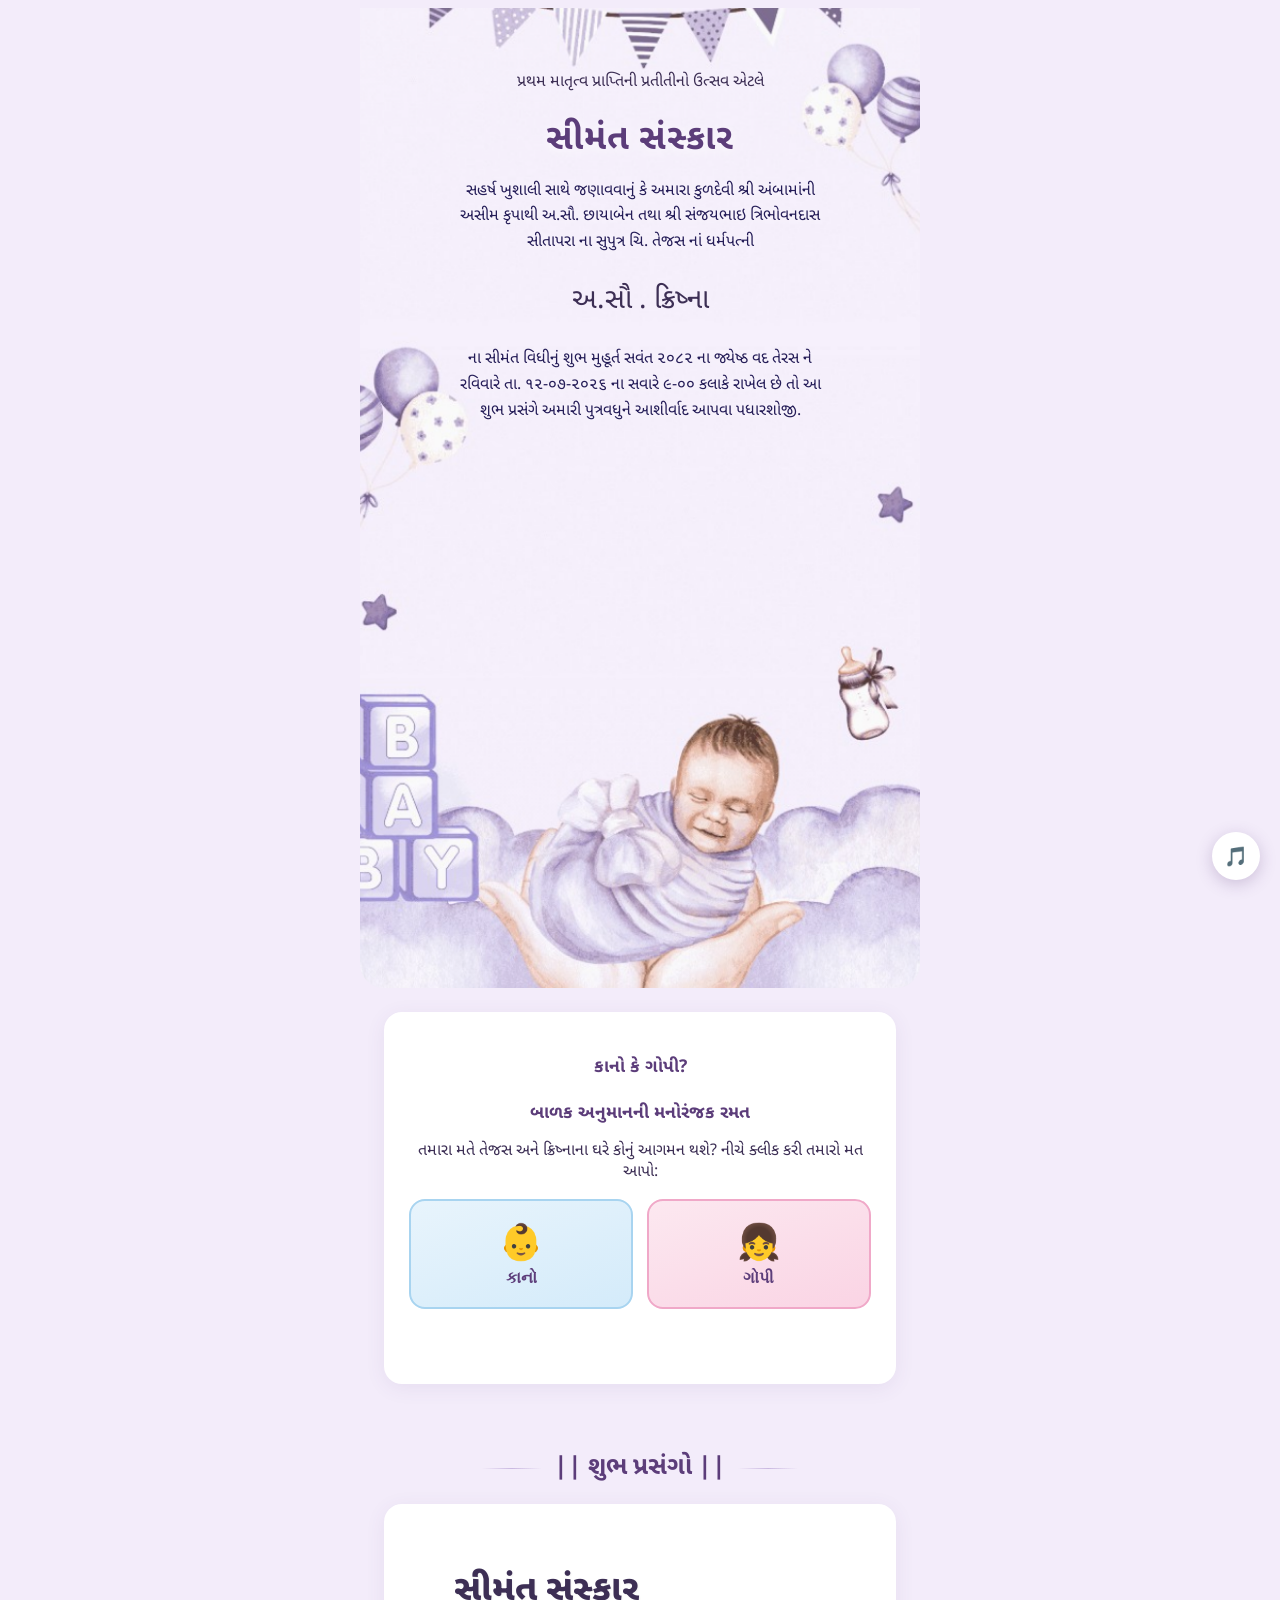
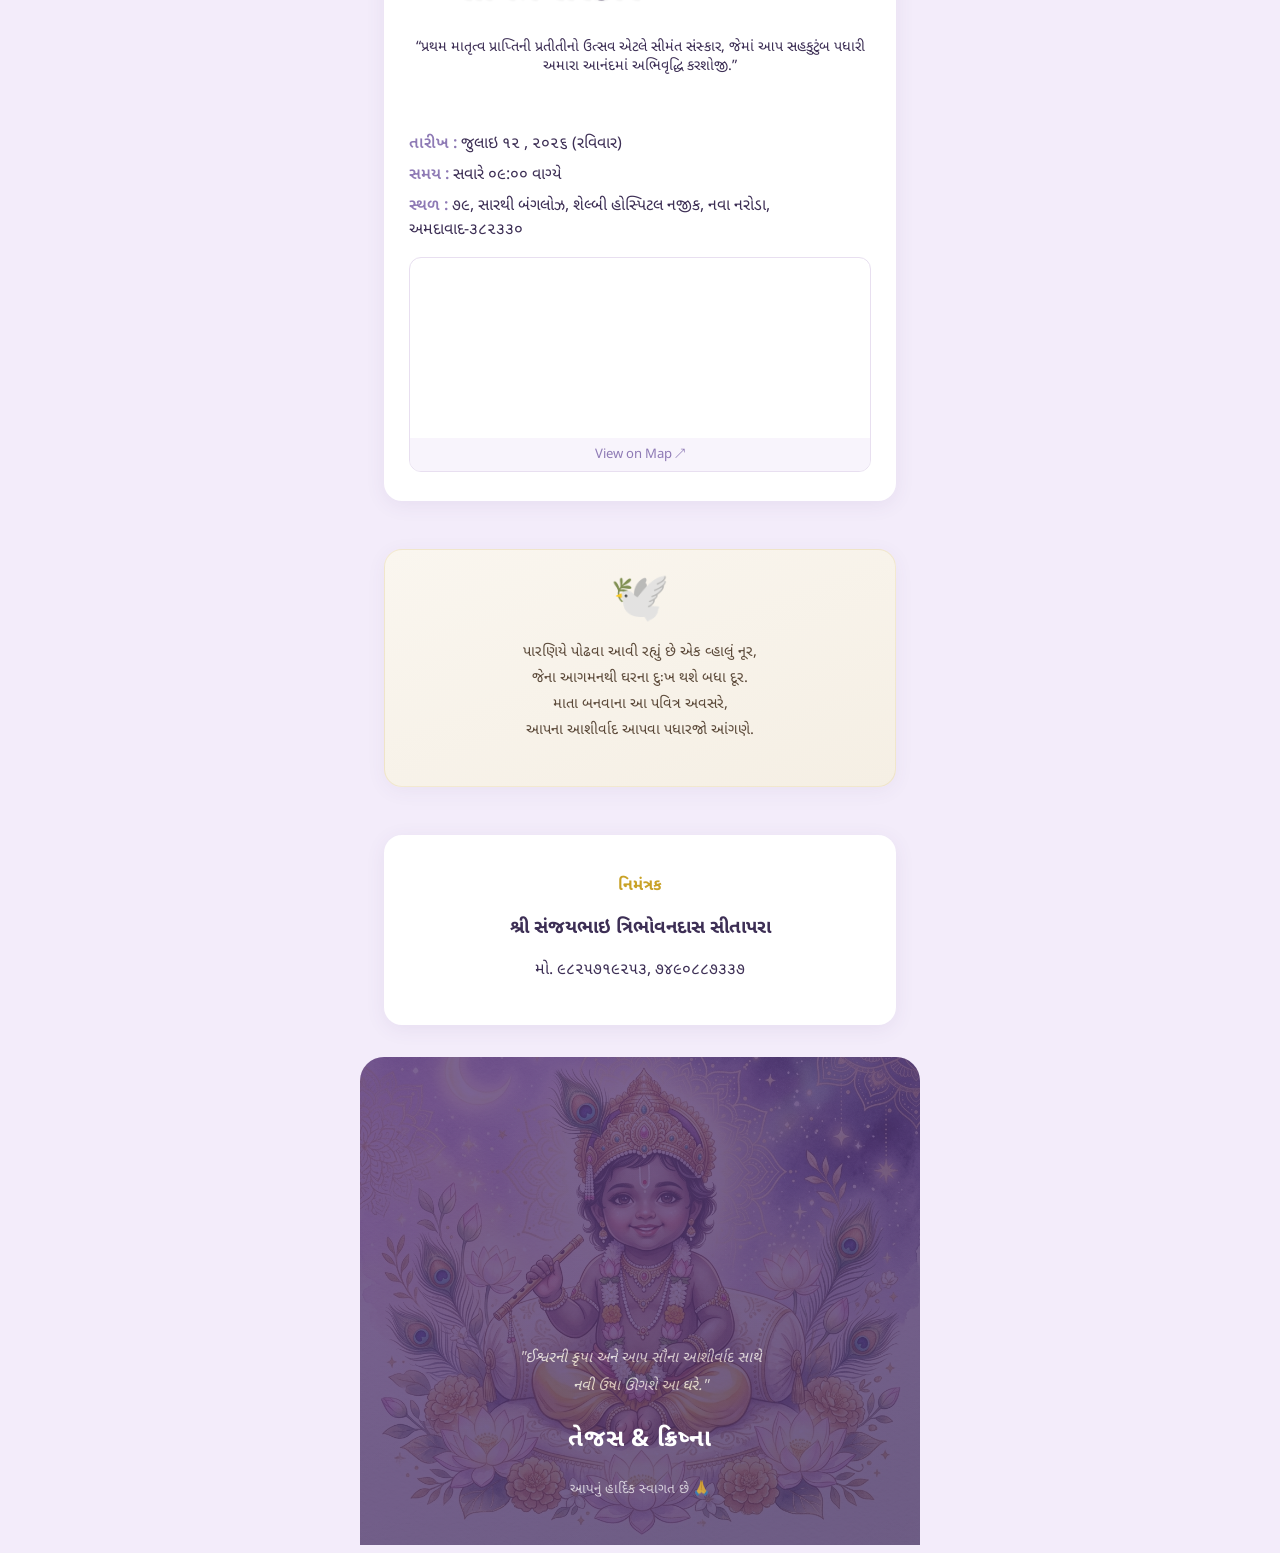
==== invitation.html @ 9cce1036 "Update invitation.html" ====
<!DOCTYPE html>
<html lang="gu">
<head>
  <meta charset="UTF-8" />
  <meta name="viewport" content="width=device-width, initial-scale=1.0" />
  <title>સીમંત સંસ્કાર | Tejas & Krishna</title>
  <link rel="preconnect" href="https://fonts.googleapis.com" />
  <link rel="preconnect" href="https://fonts.gstatic.com" crossorigin />
  <link href="https://fonts.googleapis.com/css2?family=Noto+Sans+Gujarati:wght@400;600;700&display=swap" rel="stylesheet" />
  <link rel="stylesheet" href="invitation.css" />
</head>
<body class="invite-page">

  <!-- <a href="index.html" class="back-home">← પાછા જાઓ</a> -->

  <div class="invite-container">

    <!-- ── Hero ── -->
    <header class="hero">
      <div class="hero__bg" aria-hidden="true"></div>
      <div class="hero__stars" aria-hidden="true">
        <span class="hero__star hero__star--1">✦</span>
        <span class="hero__star hero__star--2">✦</span>
        <span class="hero__star hero__star--3">✦</span>
        <span class="hero__star hero__star--4">✦</span>
      </div>

      <div class="hero__content">
        <p>
          પ્રથમ માતૃત્વ પ્રાપ્તિની પ્રતીતીનો ઉત્સવ એટલે
        </p>
        <h1 class="hero__title">સીમંત સંસ્કાર</h1>

        <p class="hero__host" style="font-size: 16px; color: rgb(37, 29, 88);">
          સહર્ષ ખુશાલી સાથે  જણાવવાનું કે અમારા કુળદેવી શ્રી અંબામાંની  અસીમ કૃપાથી અ.સૌ. છાયાબેન  તથા શ્રી સંજયભાઇ ત્રિભોવનદાસ સીતાપરા  ના સુપુત્ર

          ચિ. તેજસ  નાં ધર્મપત્ની <br>
        <p style="font-size: 28px;">અ.સૌ . ક્રિષ્ના<br /> </p>

        <p class="hero__host" style="font-size: 16px; color: rgb(37, 29, 88);">ના સીમંત વિધીનું શુભ મુહૂર્ત સવંત ૨૦૮૨  ના જ્યેષ્ઠ વદ તેરસ ને રવિવારે  તા. ૧૨-૦૭-૨૦૨૬  ના સવારે ૯-૦૦ કલાકે રાખેલ છે તો આ શુભ પ્રસંગે અમારી પુત્રવધુને આશીર્વાદ આપવા પધારશોજી.
        </p>
        
        </p>
      </div>
    </header>

    <!-- ── Gender Poll ── -->
    <section class="section reveal">
      <div class="section-card">
        <h1 class="poll-title">કાનો કે ગોપી?</h1>
        <h4 class="poll-title">બાળક અનુમાનની મનોરંજક રમત</h4>
         <p style="text-align: center;">
          તમારા મતે તેજસ અને ક્રિષ્નાના ઘરે કોનું આગમન થશે? નીચે ક્લીક કરી તમારો મત આપો:
        </p>
        <div class="poll-cards">
          <button type="button" class="poll-card poll-card--boy" data-vote="boy">
            <span class="poll-card__icon">👶</span>
            <span class="poll-card__label">કાનો</span>
          </button>
          <button type="button" class="poll-card poll-card--girl" data-vote="girl">
            <span class="poll-card__icon">👧</span>
            <span class="poll-card__label">ગોપી</span>
          </button>
        </div>
        <p class="poll-result" id="poll-result"></p>
      </div>
    </section>

    <!-- ── Event Details ── -->
    <section class="section reveal">
      <h2 class="section-heading">|| શુભ પ્રસંગો ||</h2>
      <div class="section-card">

        <div class="event-block">
          <div class="event-block__header">
            <!-- <div class="event-block__icon">🪔</div> -->
            <h3 class="event-block__title"> &nbsp; &nbsp; &nbsp;સીમંત સંસ્કાર</h3>
          </div>
          <p style="text-align: center; font-size: 0.9rem">
            “પ્રથમ માતૃત્વ પ્રાપ્તિની પ્રતીતીનો ઉત્સવ એટલે સીમંત સંસ્કાર, જેમાં આપ સહકુટુંબ પધારી અમારા આનંદમાં અભિવૃદ્ધિ કરશોજી.”
          </p>
          <br> <br>
          <div class="event-detail">
            <span class="event-detail__label">તારીખ :</span>
            <span class="event-detail__value">જુલાઇ ૧૨ , ૨૦૨૬ (રવિવાર)</span>
          </div>
          <div class="event-detail">
            <span class="event-detail__label">સમય :</span>
            <span class="event-detail__value">સવારે ૦૯:૦૦ વાગ્યે</span>
          </div>
          <div class="event-detail">
            <span class="event-detail__label">સ્થળ :</span>
            <span class="event-detail__value">૭૯, સારથી બંગલોઝ, શેલ્બી હોસ્પિટલ નજીક, નવા નરોડા, અમદાવાદ-૩૮૨૩૩૦  </span>
          </div>
          <div class="event-map">
            <iframe src="https://www.google.com/maps/embed?pb=!1m18!1m12!1m3!1d3670.7595963091444!2d72.67633107436913!3d23.069273614585555!2m3!1f0!2f0!3f0!3m2!1i1024!2i768!4f13.1!3m3!1m2!1s0x395e8733e6b6f1fd%3A0xa92d0e460e29601e!2sHome%20-%20Sarthi%20Bungalows!5e0!3m2!1sen!2sin!4v1782485390056!5m2!1sen!2sin" width="600" height="450" style="border:0;" allowfullscreen="" loading="lazy" referrerpolicy="strict-origin-when-cross-origin"></iframe>
            <a class="event-map__link" href="https://maps.app.goo.gl/TWja7PKg5atCbxpZA" target="_blank" rel="noopener">
              View on Map ↗
            </a>
          </div>
        </div>

        <!-- <div class="event-block">
          <div class="event-block__header">
            <div class="event-block__icon">🍽️</div>
            <h3 class="event-block__title">ભોજન સમારંભ</h3>
          </div>
          <div class="event-detail">
            <span class="event-detail__label">તારીખ</span>
            <span class="event-detail__value">જૂન ૦૮, ૨૦૨૬ (શનિવાર)</span>
          </div>
          <div class="event-detail">
            <span class="event-detail__label">સમય</span>
            <span class="event-detail__value">બપોરે ૧૧:૦૦ વાગ્યે</span>
          </div>
          <div class="event-detail">
            <span class="event-detail__label">સ્થળ</span>
             <span class="event-detail__value">૭૯, સારથી બંગલોઝ, શેલબી હોસ્પિટલ નજીક, નવા નરોડા, અમદાવાદ </span>
          </div>
        </div> -->

      </div>
    </section>

    <!-- ── Shubh Quote ── -->
    <section class="section reveal">
      <div class="quote-card">
        <div class="quote-card__shubh">🕊️</div>
        <p class="quote-card__text">
         
          પારણિયે પોઢવા આવી રહ્યું છે એક વ્હાલું નૂર,<br>

જેના આગમનથી ઘરના દુઃખ થશે બધા દૂર.<br>

માતા બનવાના આ પવિત્ર અવસરે,<br>

આપના આશીર્વાદ આપવા પધારજો આંગણે.
        </p>
      </div>
    </section>

    <!-- ── Inviter ── -->
    <section class="section reveal">
      <div class="inviter-card">
        <h2 class="inviter-card__title">નિમંત્રક</h2>
        <p class="inviter-card__names">
          <h3> શ્રી  સંજયભાઇ ત્રિભોવનદાસ સીતાપરા </h3>
          મો. ૯૮૨૫૭૧૯૨૫૩, ૭૪૯૦૮૮૭૩૩૭ 
        </p>
      </div>
    </section>

    <!-- ── Note ── -->
    <!-- <section class="section reveal">
      <div class="note-card">
        <h3 class="note-card__title">નોંધ</h3>
        <p class="note-card__text">
          કૃપા કરીને સમયસર પહોંચવા વિનંતી।
          આપના પ્રેમ અને આશીર્વાદ અમારા માટે
          સૌથી મોટી ભેટ છે।
        </p>
      </div>
    </section> -->

    <!-- ── RSVP ── -->
    <!-- <section class="section reveal">
      <div class="rsvp-card">
        <h2 class="rsvp-card__title">હાજરી નોંધાવો</h2>

        <form id="rsvp-form">
          <div class="form-group">
            <label for="guest-name">તમારું નામ</label>
            <input type="text" id="guest-name" name="name" placeholder="પૂરું નામ લખો" required />
          </div>

          <div class="form-group">
            <label>મહેમાનોની સંખ્યા</label>
            <div class="guest-counter">
              <div class="counter-item">
                <span class="counter-item__label">🧑 મોટા</span>
                <div class="counter-item__controls">
                  <button type="button" class="counter-btn counter-btn--minus" aria-label="Decrease adults">−</button>
                  <span class="counter-value">0</span>
                  <button type="button" class="counter-btn counter-btn--plus" aria-label="Increase adults">+</button>
                </div>
              </div>
              <div class="counter-item">
                <span class="counter-item__label">👶 બાળક</span>
                <div class="counter-item__controls">
                  <button type="button" class="counter-btn counter-btn--minus" aria-label="Decrease children">−</button>
                  <span class="counter-value">0</span>
                  <button type="button" class="counter-btn counter-btn--plus" aria-label="Increase children">+</button>
                </div>
              </div>
            </div>
          </div>

          <div class="form-group">
            <label for="attendance">હાજરી</label>
            <select id="attendance" name="attendance" required>
              <option value="" disabled selected>પસંદ કરો</option>
              <option value="yes">હા, હાજર રહીશ</option>
              <option value="maybe">શક્યતા છે</option>
              <option value="no">ક્ષમા, હાજર નહીં રહી શકું</option>
            </select>
          </div>

          <div class="form-group">
            <label for="wishes">શુભકામના / સંદેશ</label>
            <textarea id="wishes" name="wishes" rows="3" placeholder="તમારી શુભકામના લખો..."></textarea>
          </div>

          <button type="submit" class="rsvp-submit">હાજરી નોંધાવો</button>
        </form>

        <p class="rsvp-success" id="rsvp-success">
          🙏 આપની હાજરી નોંધાઈ ગઈ!<br />આપનું હાર્દિક આભાર।
        </p>
      </div>
    </section> -->

    <!-- ── Footer ── -->
    <footer class="invite-footer">
      <div class="invite-footer__pattern" aria-hidden="true"></div>
      <p style="font-family: var(--font-gujarati); font-size: 0.95rem; color: rgba(255, 255, 255, 0.8); line-height: 1.85; margin-bottom: 1rem; font-style: italic;">"ઈશ્વરની કૃપા અને આપ સૌના આશીર્વાદ સાથે<br>નવી ઉષા ઊગશે આ ઘરે."</p>
      <p class="invite-footer__names">તેજસ  &amp; ક્રિષ્ના</p>
      <p class="invite-footer__tagline">આપનું હાર્દિક સ્વાગત છે 🙏</p>
    </footer>

  </div>

  <button type="button" class="music-fab" id="music-fab" aria-label="Toggle music" >🎵
    <audio id="bg-music" src="audio/Sweet Krishna Flute Music.mp3" loop></audio>
  </button>

  <script src="invitation.js"></script>
  <script>
        // Function to play audio after the first user interaction
        function startMusic() {
            const audio = document.getElementById('bg-music');
            audio.play().catch(error => {
                console.log("Autoplay was prevented. Waiting for explicit user interaction.");
            });
            // Remove the event listeners so it doesn't keep triggering
            document.removeEventListener('click', startMusic);
            document.removeEventListener('keydown', startMusic);
        }

        // Listen for a click or keypress anywhere on the page
        document.addEventListener('click', startMusic);
        document.addEventListener('keydown', startMusic);
    </script>
</body>
</html>
---- invitation.css ----
/* Invitation page — full scroll layout */

.invite-page {
  min-height: 100vh;
  background: #f3ecfa;
  font-family: "Noto Sans Gujarati", sans-serif;
  color: #3d2f55;
  overflow-x: hidden;
}

.invite-container {
  max-width: 420px;
  margin: 0 auto;
  padding: 0 0 0;
}

/* Scroll reveal */
.reveal {
  opacity: 0;
  transform: translateY(24px);
  transition: opacity 0.8s cubic-bezier(0.22, 1, 0.36, 1),
              transform 0.8s cubic-bezier(0.22, 1, 0.36, 1);
}

.reveal.visible {
  opacity: 1;
  transform: translateY(0);
}

/* ── Hero ── */
.hero {
  position: relative;
  text-align: center;
  min-height: min(920px, 100dvh);
  display: flex;
  flex-direction: column;
  align-items: center;
  justify-content: flex-start;
  padding: 2.75rem 1.25rem 1.5rem;
  overflow: hidden;
}

.hero__bg {
  position: absolute;
  inset: -4% -2%;
  z-index: 0;
  background: url("images/hero-bg.png") no-repeat center bottom / cover;
  animation: hero-bg-drift 12s ease-in-out infinite;
  will-change: transform;
}

.hero__bg::after {
  content: "";
  position: absolute;
  inset: 0;
  background: linear-gradient(
    180deg,
    rgba(255, 255, 255, 0.08) 0%,
    transparent 35%,
    transparent 70%,
    rgba(243, 236, 250, 0.12) 100%
  );
  pointer-events: none;
}

@keyframes hero-bg-drift {
  0%, 100% {
    transform: scale(1) translateY(0);
  }
  50% {
    transform: scale(1.03) translateY(-8px);
  }
}

/* Twinkling stars overlay */
.hero__stars {
  position: absolute;
  inset: 0;
  z-index: 1;
  pointer-events: none;
}

.hero__star {
  position: absolute;
  color: #b89fd4;
  font-size: 0.75rem;
  opacity: 0;
  animation: star-twinkle 3s ease-in-out infinite;
}

.hero__star--1 { top: 28%; left: 18%; animation-delay: 0s; }
.hero__star--2 { top: 38%; right: 22%; animation-delay: 0.8s; font-size: 0.6rem; }
.hero__star--3 { top: 48%; left: 28%; animation-delay: 1.6s; font-size: 0.55rem; }
.hero__star--4 { top: 35%; right: 35%; animation-delay: 2.2s; font-size: 0.65rem; }

@keyframes star-twinkle {
  0%, 100% { opacity: 0; transform: scale(0.8); }
  50% { opacity: 0.7; transform: scale(1.1); }
}

.hero__content {
  position: relative;
  z-index: 2;
  width: 100%;
  max-width: 340px;
  animation: hero-content-in 1s cubic-bezier(0.22, 1, 0.36, 1) forwards;
}

@keyframes hero-content-in {
  from {
    opacity: 0;
    transform: translateY(16px);
  }
  to {
    opacity: 1;
    transform: translateY(0);
  }
}

.hero__title {
  font-size: clamp(1.85rem, 6vw, 2.2rem);
  font-weight: 700;
  color: #5c3d7a;
  letter-spacing: 0.02em;
  margin-bottom: 1rem;
  text-shadow: 0 2px 12px rgba(255, 255, 255, 0.8);
  animation: hero-title-float 5s ease-in-out infinite;
}

@keyframes hero-title-float {
  0%, 100% { transform: translateY(0); }
  50% { transform: translateY(-4px); }
}

.date-bubbles {
  display: flex;
  align-items: center;
  justify-content: center;
  gap: 0.65rem;
  margin-bottom: 1rem;
}

.date-bubble {
  background: #fff;
  border-radius: 50%;
  width: 64px;
  height: 64px;
  display: flex;
  flex-direction: column;
  align-items: center;
  justify-content: center;
  box-shadow: 0 4px 16px rgba(92, 61, 122, 0.1);
  animation: bubble-pop 0.6s cubic-bezier(0.22, 1, 0.36, 1) backwards;
}

.date-bubble:nth-child(1) { animation-delay: 0.2s; }
.date-bubble:nth-child(2) { animation-delay: 0.35s; width: 72px; height: 72px; }
.date-bubble:nth-child(3) { animation-delay: 0.5s; }

@keyframes bubble-pop {
  from { opacity: 0; transform: scale(0.6); }
  to { opacity: 1; transform: scale(1); }
}

.date-bubble__label {
  font-size: 0.72rem;
  color: #8e7ab5;
  font-weight: 600;
}

.date-bubble__value {
  font-size: 1.15rem;
  font-weight: 700;
  color: #5c3d7a;
  line-height: 1.1;
}

.date-bubble--main .date-bubble__value {
  font-size: 1.45rem;
}

.hero__host {
  font-size: 0.92rem;
  color: #6b5588;
  line-height: 1.6;
  margin-bottom: 0;
  padding: 0 0.5rem;
  text-shadow: 0 1px 8px rgba(255, 255, 255, 0.75);
}

/* ── Section card base ── */
.section {
  padding: 1.25rem;
}

.section-card {
  background: #fff;
  border-radius: 18px;
  padding: 1.5rem 1.25rem;
  box-shadow: 0 4px 20px rgba(92, 61, 122, 0.08);
  border: 1px solid rgba(255, 255, 255, 0.8);
}

.section-heading {
  text-align: center;
  font-size: 1.55rem;
  font-weight: 700;
  color: #5c3d7a;
  margin-bottom: 1.25rem;
  display: flex;
  align-items: center;
  justify-content: center;
  gap: 0.75rem;
}

.section-heading::before,
.section-heading::after {
  content: "";
  flex: 1;
  max-width: 60px;
  height: 1px;
  background: linear-gradient(90deg, transparent, #c9b8e0, transparent);
}

/* ── Gender poll ── */
.poll-title {
  text-align: center;
  font-size: 1.1rem;
  font-weight: 700;
  color: #5c3d7a;
  margin-bottom: 1rem;
}

.poll-cards {
  display: grid;
  grid-template-columns: 1fr 1fr;
  gap: 0.85rem;
}

.poll-card {
  border-radius: 16px;
  padding: 1.25rem 0.75rem;
  text-align: center;
  cursor: pointer;
  border: 2px solid transparent;
  transition: transform 0.35s cubic-bezier(0.22, 1, 0.36, 1),
              box-shadow 0.35s ease,
              border-color 0.35s ease;
}

.poll-card:hover {
  transform: scale(1.04);
}

.poll-card.selected {
  transform: scale(1.05);
  box-shadow: 0 8px 24px rgba(92, 61, 122, 0.15);
}

.poll-card--locked {
  cursor: not-allowed;
  pointer-events: none;
  opacity: 0.75;
}

.poll-card--locked.selected {
  opacity: 1;
  cursor: default;
}

.poll-card--locked:not(.selected) {
  filter: grayscale(0.4);
}

.poll-card--boy {
  background: linear-gradient(160deg, #e8f4fc 0%, #d4ebfa 100%);
  border-color: #a8d4f0;
}

.poll-card--boy.selected {
  border-color: #5ba3d9;
  box-shadow: 0 8px 24px rgba(91, 163, 217, 0.25);
}

.poll-card--girl {
  background: linear-gradient(160deg, #fce8f0 0%, #fad4e4 100%);
  border-color: #f0a8c8;
}

.poll-card--girl.selected {
  border-color: #e87aab;
  box-shadow: 0 8px 24px rgba(232, 122, 171, 0.25);
}

.poll-card__icon {
  font-size: 2.2rem;
  margin-bottom: 0.35rem;
  display: block;
}

.poll-card__label {
  font-size: 1rem;
  font-weight: 700;
  color: #5c3d7a;
}

.poll-result {
  text-align: center;
  margin-top: 0.85rem;
  font-size: 0.88rem;
  color: #8e7ab5;
  min-height: 1.3em;
}

/* ── Event details ── */
.event-block {
  margin-bottom: 1.25rem;
}

.event-block:last-child {
  margin-bottom: 0;
}

.event-block__header {
  display: flex;
  align-items: center;
  gap: 0.5rem;
  margin-bottom: 0.75rem;
}

.event-block__icon {
  width: 36px;
  height: 36px;
  background: linear-gradient(135deg, #f5e6c8, #e8c547);
  border-radius: 50%;
  display: flex;
  align-items: center;
  justify-content: center;
  font-size: 1.1rem;
  flex-shrink: 0;
}

.event-block__title {
 /* text-align: center;
  color: #5c3d7a;
  font-size: 2.2rem;
 font-weight: 800; */
 font-family: var(--font-gujarati);
    color: var(--purple-primary);
    text-shadow: 1px 1px 2px #0000000d;
    margin-bottom: .6rem;
    font-size: 2.2rem;
    font-weight: 800;
}

.event-detail {
  /* display: flex; */
  gap: 0.5rem;
  margin-bottom: 0.45rem;
  font-size: 1rem;
  line-height: 1.5;
}

.event-detail__label {
  color: #8e7ab5;
  font-weight: 600;
  min-width: 52px;
  flex-shrink: 0;
}

.event-detail__value {
  color: #3d2f55;
}

.event-map {
  margin-top: 0.85rem;
  border-radius: 12px;
  overflow: hidden;
  border: 1px solid #e8dff0;
}

.event-map iframe {
  width: 100%;
  height: 140px;
  border: 0;
  display: block;
}

.event-map__link {
  display: block;
  text-align: center;
  padding: 0.5rem;
  font-size: 0.82rem;
  color: #8e7ab5;
  text-decoration: none;
  background: #f8f4fc;
  transition: color 0.3s ease;
}

.event-map__link:hover {
  color: #5c3d7a;
}

/* ── Quote / Shubh ── */
.quote-card {
  background: linear-gradient(160deg, #faf6ef 0%, #f5efe4 100%);
  border-radius: 18px;
  padding: 1.75rem 1.25rem;
  text-align: center;
  box-shadow: 0 4px 20px rgba(92, 61, 122, 0.06);
  border: 1px solid rgba(201, 162, 39, 0.15);
}

.quote-card__shubh {
  font-size: 3rem;
  font-weight: 700;
  color: #c9a227;
  line-height: 1;
  margin-bottom: 0.75rem;
  opacity: 0.85;
}

.quote-card__text {
  font-size: 0.92rem;
  line-height: 1.75;
  color: #5c4a3a;
}

/* ── Inviter ── */
.inviter-card {
  background: #fff;
  border-radius: 18px;
  padding: 1.5rem 1.25rem;
  text-align: center;
  box-shadow: 0 4px 20px rgba(92, 61, 122, 0.08);
}

.inviter-card__title {
  font-size: 1rem;
  font-weight: 700;
  color: #c9a227;
  margin-bottom: 0.75rem;
}

.inviter-card__names {
  font-size: 0.92rem;
  line-height: 1.8;
  color: #3d2f55;
}

/* ── Note ── */
.note-card {
  background: #fff;
  border-radius: 18px;
  padding: 1.25rem;
  box-shadow: 0 4px 20px rgba(92, 61, 122, 0.08);
}

.note-card__title {
  font-size: 0.95rem;
  font-weight: 700;
  color: #5c3d7a;
  margin-bottom: 0.65rem;
}

.note-card__text {
  font-size: 0.88rem;
  line-height: 1.7;
  color: #6b5588;
}

/* ── RSVP Form ── */
.rsvp-card {
  background: #fff;
  border-radius: 18px;
  padding: 1.5rem 1.25rem;
  box-shadow: 0 4px 20px rgba(92, 61, 122, 0.08);
}

.rsvp-card__title {
  text-align: center;
  font-size: 1.1rem;
  font-weight: 700;
  color: #5c3d7a;
  margin-bottom: 1.25rem;
}

.form-group {
  margin-bottom: 1rem;
}

.form-group label {
  display: block;
  font-size: 0.85rem;
  font-weight: 600;
  color: #8e7ab5;
  margin-bottom: 0.4rem;
}

.form-group input,
.form-group select,
.form-group textarea {
  width: 100%;
  padding: 0.75rem 1rem;
  border: 1.5px solid #e8dff0;
  border-radius: 12px;
  font-family: inherit;
  font-size: 0.92rem;
  color: #3d2f55;
  background: #faf8fc;
  transition: border-color 0.3s ease, box-shadow 0.3s ease;
}

.form-group input:focus,
.form-group select:focus,
.form-group textarea:focus {
  outline: none;
  border-color: #b89fd4;
  box-shadow: 0 0 0 3px rgba(184, 159, 212, 0.2);
}

.guest-counter {
  display: flex;
  gap: 1rem;
}

.counter-item {
  flex: 1;
  display: flex;
  align-items: center;
  justify-content: space-between;
  background: #faf8fc;
  border: 1.5px solid #e8dff0;
  border-radius: 12px;
  padding: 0.6rem 0.85rem;
}

.counter-item__label {
  display: flex;
  align-items: center;
  gap: 0.35rem;
  font-size: 0.85rem;
  font-weight: 600;
  color: #6b5588;
}

.counter-item__controls {
  display: flex;
  align-items: center;
  gap: 0.5rem;
}

.counter-btn {
  width: 28px;
  height: 28px;
  border-radius: 50%;
  border: none;
  background: #e8dff0;
  color: #5c3d7a;
  font-size: 1rem;
  cursor: pointer;
  display: flex;
  align-items: center;
  justify-content: center;
  transition: background 0.25s ease, transform 0.25s ease;
}

.counter-btn:hover {
  background: #d4c8e8;
  transform: scale(1.1);
}

.counter-value {
  font-weight: 700;
  min-width: 1.2rem;
  text-align: center;
  color: #5c3d7a;
}

.rsvp-submit {
  width: 100%;
  padding: 0.9rem;
  margin-top: 0.5rem;
  background: #8e7ab5;
  color: #fff;
  border: none;
  border-radius: 999px;
  font-family: inherit;
  font-size: 1rem;
  font-weight: 700;
  cursor: pointer;
  box-shadow: 0 6px 20px rgba(142, 122, 181, 0.35);
  transition: transform 0.35s cubic-bezier(0.22, 1, 0.36, 1),
              box-shadow 0.35s ease,
              background 0.35s ease;
  animation: btn-glow 3s ease-in-out infinite;
}

@keyframes btn-glow {
  0%, 100% { box-shadow: 0 6px 20px rgba(142, 122, 181, 0.35); }
  50% { box-shadow: 0 6px 28px rgba(142, 122, 181, 0.5); }
}

.rsvp-submit:hover {
  transform: scale(1.03);
  background: #7a6899;
}

.rsvp-success {
  display: none;
  text-align: center;
  padding: 1rem;
  color: #5c3d7a;
  font-weight: 600;
}

.rsvp-success.show {
  display: block;
}

/* ── Footer ── */
.invite-footer {
  position: relative;
  background: linear-gradient(160deg, #5c3d7a 0%, #4a3568 100%);
  padding: 17rem 2.25rem 2rem;
  text-align: center;
  overflow: hidden;
}

.invite-footer__pattern {
  position: absolute;
  inset: 0;
  opacity: 0.20;
  /* background-image: radial-gradient(circle at 20% 30%, #fff 1px, transparent 1px),
                    radial-gradient(circle at 80% 70%, #fff 1px, transparent 1px);
  background-size: 40px 40px; */

  background: url(images/krishna-quote-bg.png) no-repeat center bottom / cover;
  
}

.invite-footer__names {
  position: relative;
  font-size: 1.5rem;
  font-weight: 700;
  color: #fff;
  letter-spacing: 0.03em;
}

.invite-footer__tagline {
  position: relative;
  margin-top: 0.5rem;
  font-size: 0.85rem;
  color: rgba(255, 255, 255, 0.7);
}

/* Music FAB */
.music-fab {
  position: fixed;
  bottom: 1.25rem;
  right: 1.25rem;
  width: 48px;
  height: 48px;
  border-radius: 50%;
  background: #fff;
  border: none;
  box-shadow: 0 4px 16px rgba(92, 61, 122, 0.25);
  font-size: 1.2rem;
  cursor: pointer;
  z-index: 100;
  display: flex;
  align-items: center;
  justify-content: center;
  transition: transform 0.35s ease, box-shadow 0.35s ease;
  animation: fab-pulse 2.5s ease-in-out infinite;
}

@keyframes fab-pulse {
  0%, 100% { box-shadow: 0 4px 16px rgba(92, 61, 122, 0.25); }
  50% { box-shadow: 0 4px 24px rgba(142, 122, 181, 0.45); }
}

.music-fab:hover {
  transform: scale(1.08);
}

.music-fab.playing {
  background: #8e7ab5;
  color: #fff;
}

/* Back link */
.back-home {
  display: inline-flex;
  align-items: center;
  gap: 0.35rem;
  margin: 1rem 1.25rem;
  color: #8e7ab5;
  text-decoration: none;
  font-size: 0.88rem;
  font-weight: 600;
  transition: color 0.3s ease;
}

.back-home:hover {
  color: #5c3d7a;
}

/* ── Responsive: Invitation page ── */
@media (max-width: 480px) {
  .invite-container {
    max-width: 100%;
  }

  .section {
    padding: 1rem 0.85rem;
  }

  .hero {
    min-height: min(820px, 100dvh);
    padding: 2rem 1rem 1.25rem;
  }

  .hero__content {
    max-width: 300px;
  }

  .date-bubble {
    width: 56px;
    height: 56px;
  }

  .date-bubble:nth-child(2) {
    width: 64px;
    height: 64px;
  }

  .date-bubble__value {
    font-size: 1rem;
  }

  .date-bubble--main .date-bubble__value {
    font-size: 1.25rem;
  }

  .hero__host {
    font-size: 0.85rem;
  }

  .section-card,
  .quote-card,
  .inviter-card,
  .note-card,
  .rsvp-card {
    padding: 1.25rem 1rem;
    border-radius: 16px;
  }

  .poll-card {
    padding: 1rem 0.5rem;
  }

  .poll-card__icon {
    font-size: 1.8rem;
  }

  .poll-card__label {
    font-size: 0.92rem;
  }

  .event-detail {
    flex-direction: column;
    gap: 0.15rem;
    margin-bottom: 0.65rem;
  }

  .event-detail__label {
    min-width: unset;
  }

  .event-map iframe {
    height: 120px;
  }

  .guest-counter {
    flex-direction: column;
    gap: 0.65rem;
  }

  .counter-item {
    padding: 0.55rem 0.75rem;
  }

  .quote-card__shubh {
    font-size: 2.5rem;
  }

  .invite-footer {
    padding: 2rem 1rem 2.5rem;
  }

  .invite-footer__names {
    font-size: 1.3rem;
  }

  .music-fab {
    bottom: max(1rem, env(safe-area-inset-bottom));
    right: max(1rem, env(safe-area-inset-right));
    width: 44px;
    height: 44px;
  }

  .back-home {
    margin: 0.85rem 1rem;
    font-size: 0.82rem;
  }
}

@media (max-width: 360px) {
  .hero__title {
    font-size: 1.7rem;
  }

  .date-bubbles {
    gap: 0.45rem;
  }

  .date-bubble {
    width: 50px;
    height: 50px;
  }

  .date-bubble:nth-child(2) {
    width: 58px;
    height: 58px;
  }

  .poll-cards {
    gap: 0.6rem;
  }

  .section-heading {
    font-size: 0.95rem;
    gap: 0.5rem;
  }

  .section-heading::before,
  .section-heading::after {
    max-width: 40px;
  }
}

@media (min-width: 481px) and (max-width: 767px) {
  .invite-container {
    max-width: 460px;
  }
}

@media (min-width: 768px) {
  .invite-container {
    max-width: 520px;
    padding: 0 1rem;
  }

  .section {
    padding: 1.5rem;
  }

  .hero {
    min-height: min(960px, 100dvh);
    padding: 3rem 1.5rem 2rem;
    border-radius: 0 0 24px 24px;
  }

  .hero__content {
    max-width: 380px;
  }

  .section-card,
  .quote-card,
  .inviter-card,
  .note-card,
  .rsvp-card {
    padding: 1.75rem 1.5rem;
  }

  .event-map iframe {
    height: 180px;
  }

  .invite-footer {
    border-radius: 24px 24px 0 0;
    margin-top: 0.5rem;
  }
}

@media (min-width: 1024px) {
  .invite-container {
    max-width: 560px;
  }

  .hero {
    min-height: min(1000px, 100dvh);
  }
}

@media (prefers-reduced-motion: reduce) {
  .reveal,
  .hero__bg,
  .hero__content,
  .hero__title,
  .hero__star,
  .date-bubble,
  .rsvp-submit,
  .music-fab {
    animation: none !important;
    transition: none !important;
  }

  .reveal {
    opacity: 1;
    transform: none;
  }
}
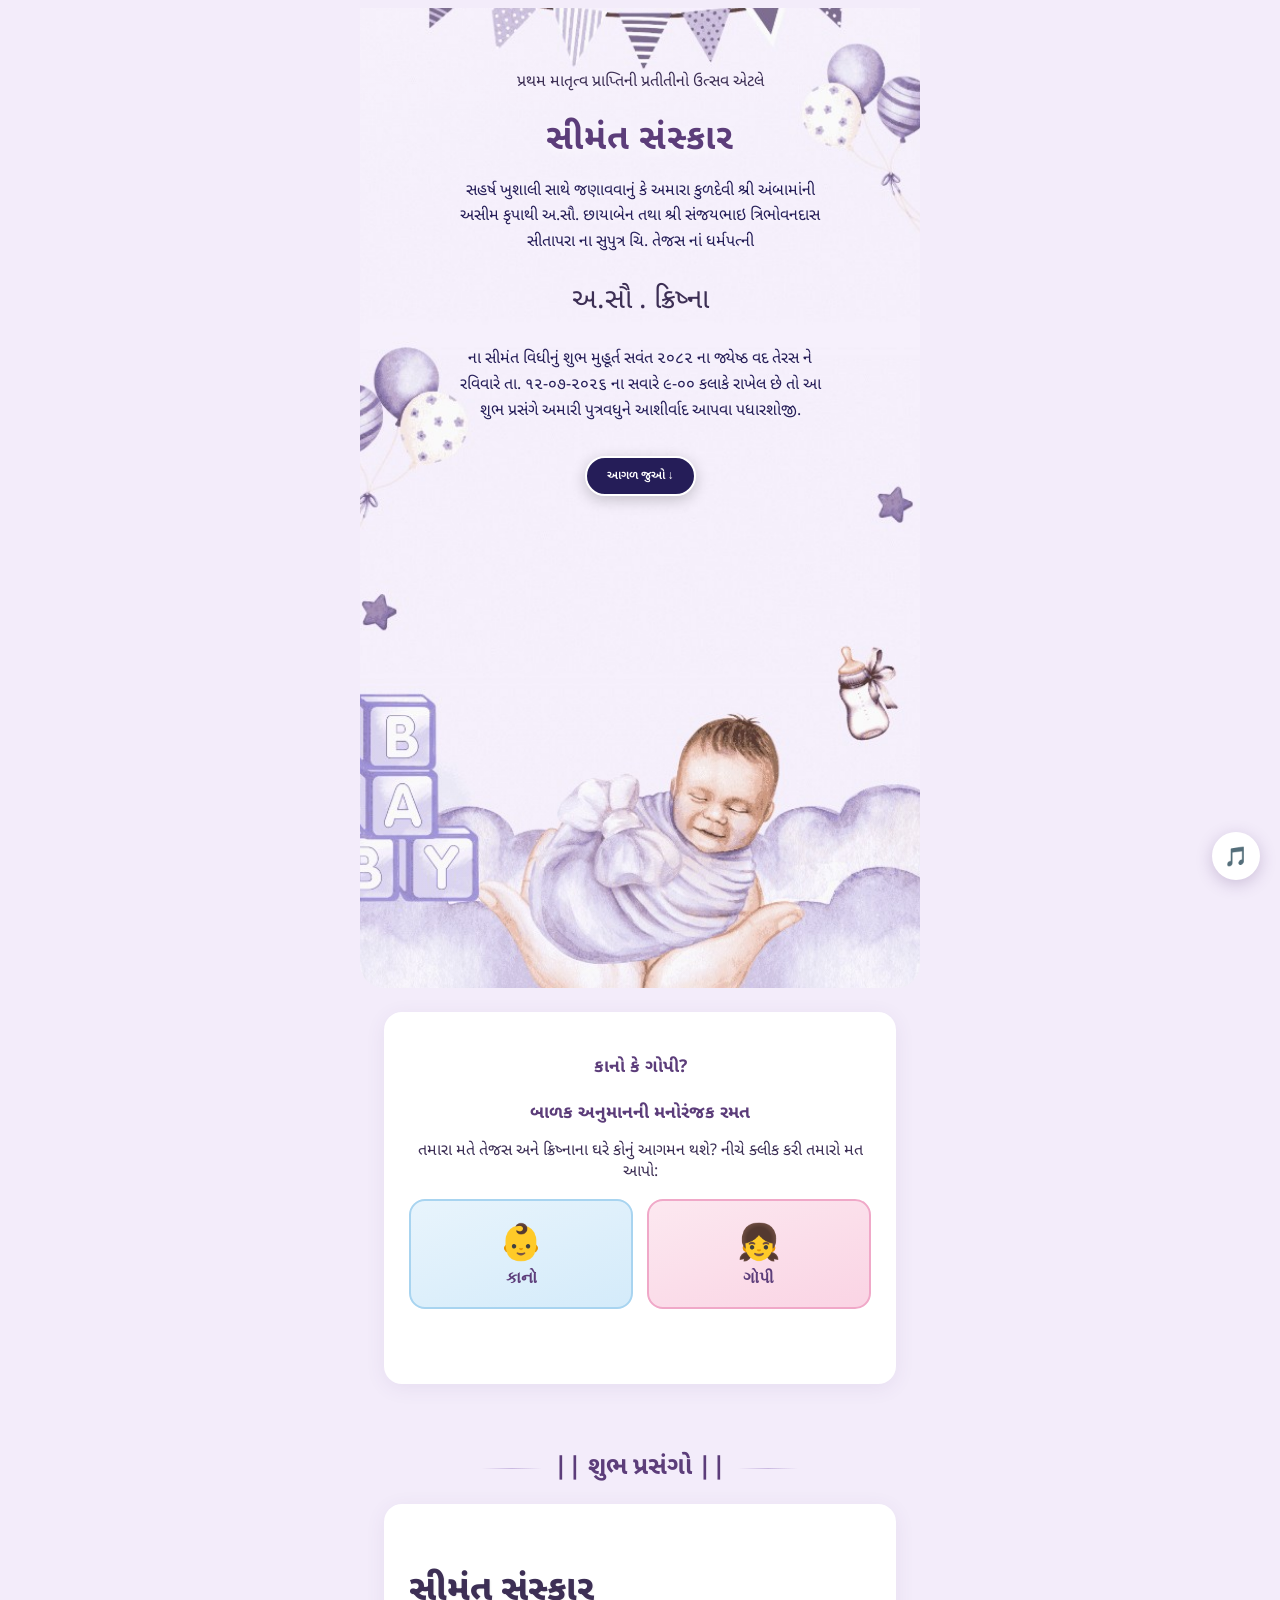
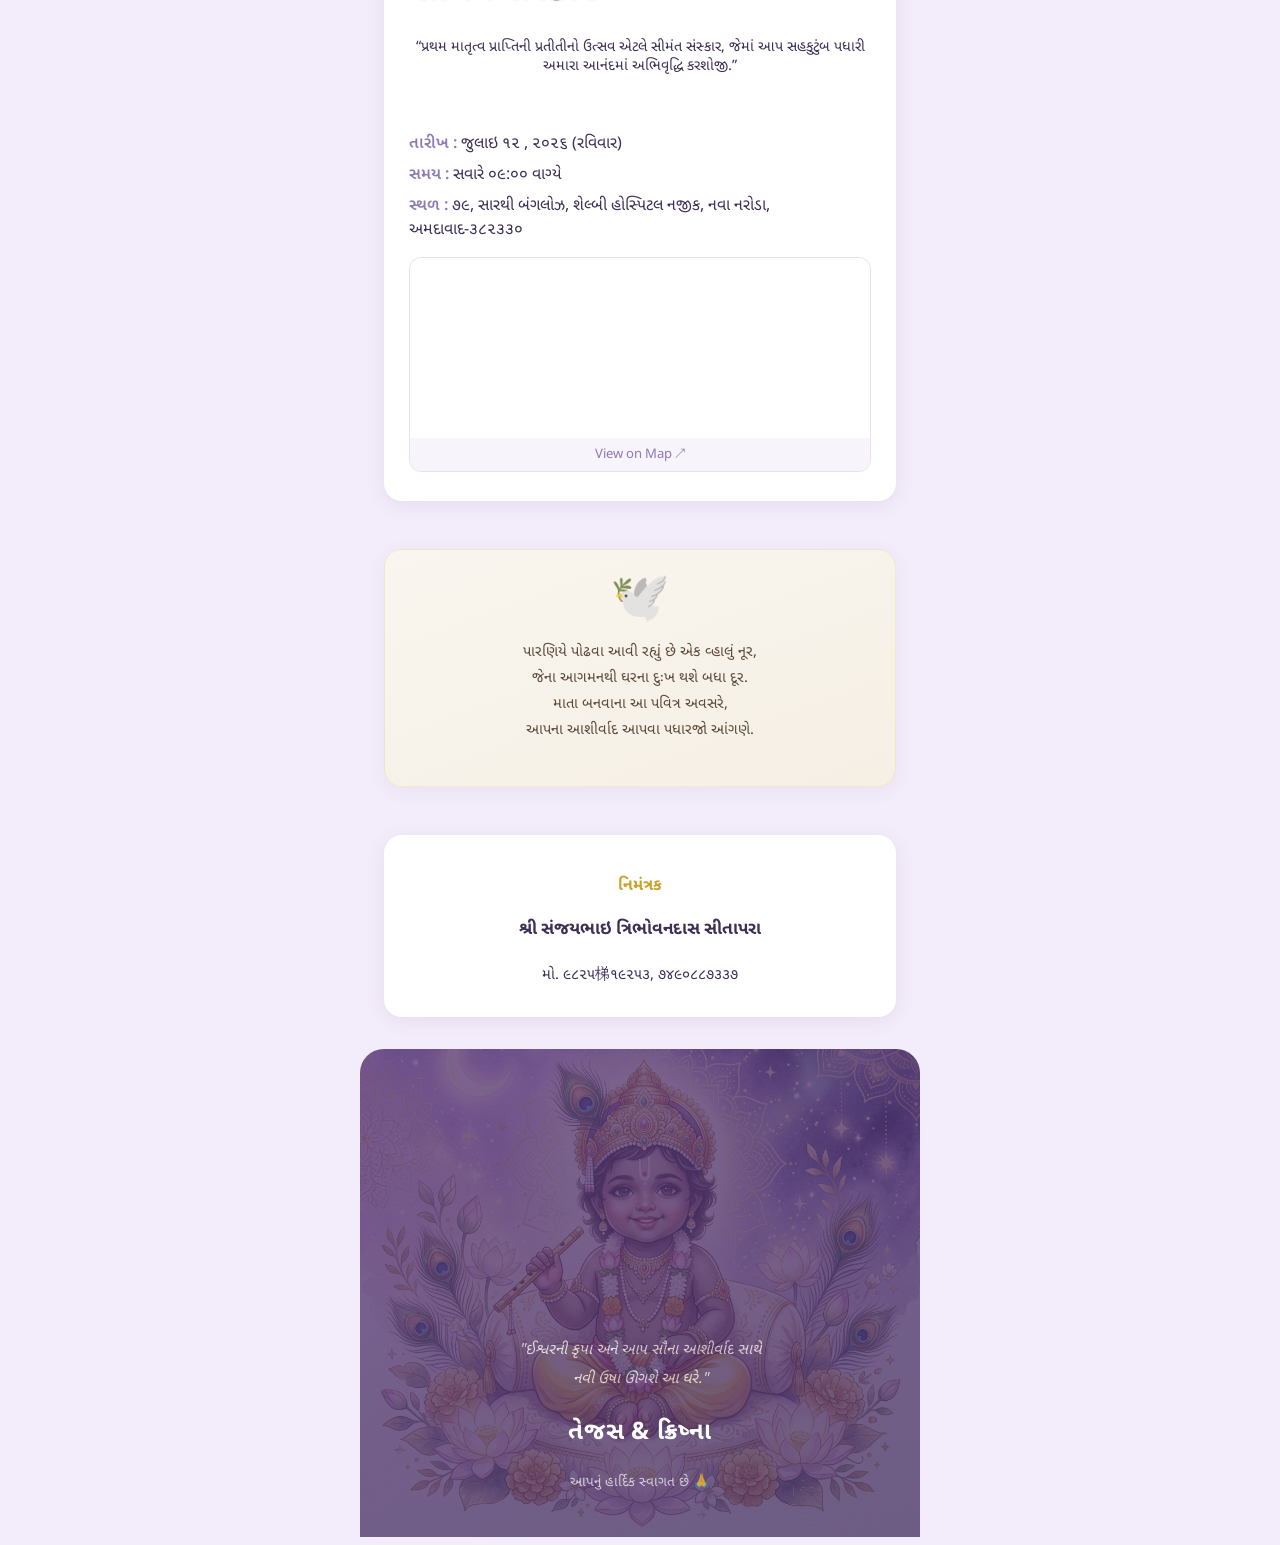
==== commit ad22e1fb: "Update invitation.html" ====
--- a/invitation.html
+++ b/invitation.html
@@ -8,14 +8,48 @@
   <link rel="preconnect" href="https://fonts.gstatic.com" crossorigin />
   <link href="https://fonts.googleapis.com/css2?family=Noto+Sans+Gujarati:wght@400;600;700&display=swap" rel="stylesheet" />
   <link rel="stylesheet" href="invitation.css" />
+  
+  <style>
+    .scroll-down-btn {
+      display: block;
+      margin: 2rem auto 0 auto;
+      background: rgb(37, 29, 88);
+      color: #ffffff;
+      border: 2px solid #ffffff;
+      padding: 10px 20px;
+      font-family: 'Noto Sans Gujarati', sans-serif;
+      font-size: 12px;
+      font-weight: 600;
+      border-radius: 50px;
+      cursor: pointer;
+      box-shadow: 0 4px 15px rgba(0, 0, 0, 0.2);
+      transition: all 0.3s ease;
+      animation: bounce 2s infinite;
+    }
+
+    .scroll-down-btn:hover {
+      background: #ffffff;
+      color: rgb(37, 29, 88);
+      transform: scale(1.05);
+    }
+
+    @keyframes bounce {
+      0%, 20%, 50%, 80%, 100% {
+        transform: translateY(0);
+      }
+      40% {
+        transform: translateY(-10px);
+      }
+      60% {
+        transform: translateY(-5px);
+      }
+    }
+  </style>
 </head>
 <body class="invite-page">
 
-  <!-- <a href="index.html" class="back-home">← પાછા જાઓ</a> -->
-
   <div class="invite-container">
 
-    <!-- ── Hero ── -->
     <header class="hero">
       <div class="hero__bg" aria-hidden="true"></div>
       <div class="hero__stars" aria-hidden="true">
@@ -32,20 +66,21 @@
         <h1 class="hero__title">સીમંત સંસ્કાર</h1>
 
         <p class="hero__host" style="font-size: 16px; color: rgb(37, 29, 88);">
-          સહર્ષ ખુશાલી સાથે  જણાવવાનું કે અમારા કુળદેવી શ્રી અંબામાંની  અસીમ કૃપાથી અ.સૌ. છાયાબેન  તથા શ્રી સંજયભાઇ ત્રિભોવનદાસ સીતાપરા  ના સુપુત્ર
+          સહર્ષ ખુશાલી સાથે જણાવવાનું કે અમારા કુળદેવી શ્રી અંબામાંની અસીમ કૃપાથી અ.સૌ. છાયાબેન તથા શ્રી સંજયભાઇ ત્રિભોવનદાસ સીતાપરા ના સુપુત્ર
 
-          ચિ. તેજસ  નાં ધર્મપત્ની <br>
+          ચિ. તેજસ નાં ધર્મપત્ની <br>
         <p style="font-size: 28px;">અ.સૌ . ક્રિષ્ના<br /> </p>
 
-        <p class="hero__host" style="font-size: 16px; color: rgb(37, 29, 88);">ના સીમંત વિધીનું શુભ મુહૂર્ત સવંત ૨૦૮૨  ના જ્યેષ્ઠ વદ તેરસ ને રવિવારે  તા. ૧૨-૦૭-૨૦૨૬  ના સવારે ૯-૦૦ કલાકે રાખેલ છે તો આ શુભ પ્રસંગે અમારી પુત્રવધુને આશીર્વાદ આપવા પધારશોજી.
+        <p class="hero__host" style="font-size: 16px; color: rgb(37, 29, 88);">ના સીમંત વિધીનું શુભ મુહૂર્ત સવંત ૨૦૮૨ ના જ્યેષ્ઠ વદ તેરસ ને રવિવારે તા. ૧૨-૦૭-૨૦૨૬ ના સવારે ૯-૦૦ કલાકે રાખેલ છે તો આ શુભ પ્રસંગે અમારી પુત્રવધુને આશીર્વાદ આપવા પધારશોજી.
         </p>
         
-        </p>
+        <button type="button" class="scroll-down-btn" onclick="scrollToNextSection()">
+          આગળ જુઓ ↓
+        </button>
       </div>
     </header>
 
-    <!-- ── Gender Poll ── -->
-    <section class="section reveal">
+    <section id="next-section" class="section reveal">
       <div class="section-card">
         <h1 class="poll-title">કાનો કે ગોપી?</h1>
         <h4 class="poll-title">બાળક અનુમાનની મનોરંજક રમત</h4>
@@ -66,15 +101,13 @@
       </div>
     </section>
 
-    <!-- ── Event Details ── -->
     <section class="section reveal">
       <h2 class="section-heading">|| શુભ પ્રસંગો ||</h2>
       <div class="section-card">
 
         <div class="event-block">
           <div class="event-block__header">
-            <!-- <div class="event-block__icon">🪔</div> -->
-            <h3 class="event-block__title"> &nbsp; &nbsp; &nbsp;સીમંત સંસ્કાર</h3>
+            <h3 class="event-block__title"> સીમંત સંસ્કાર</h3>
           </div>
           <p style="text-align: center; font-size: 0.9rem">
             “પ્રથમ માતૃત્વ પ્રાપ્તિની પ્રતીતીનો ઉત્સવ એટલે સીમંત સંસ્કાર, જેમાં આપ સહકુટુંબ પધારી અમારા આનંદમાં અભિવૃદ્ધિ કરશોજી.”
@@ -90,7 +123,7 @@
           </div>
           <div class="event-detail">
             <span class="event-detail__label">સ્થળ :</span>
-            <span class="event-detail__value">૭૯, સારથી બંગલોઝ, શેલ્બી હોસ્પિટલ નજીક, નવા નરોડા, અમદાવાદ-૩૮૨૩૩૦  </span>
+            <span class="event-detail__value">૭૯, સારથી બંગલોઝ, શેલ્બી હોસ્પિટલ નજીક, નવા નરોડા, અમદાવાદ-૩૮૨૩૩૦ </span>
           </div>
           <div class="event-map">
             <iframe src="https://www.google.com/maps/embed?pb=!1m18!1m12!1m3!1d3670.7595963091444!2d72.67633107436913!3d23.069273614585555!2m3!1f0!2f0!3f0!3m2!1i1024!2i768!4f13.1!3m3!1m2!1s0x395e8733e6b6f1fd%3A0xa92d0e460e29601e!2sHome%20-%20Sarthi%20Bungalows!5e0!3m2!1sen!2sin!4v1782485390056!5m2!1sen!2sin" width="600" height="450" style="border:0;" allowfullscreen="" loading="lazy" referrerpolicy="strict-origin-when-cross-origin"></iframe>
@@ -100,130 +133,35 @@
           </div>
         </div>
 
-        <!-- <div class="event-block">
-          <div class="event-block__header">
-            <div class="event-block__icon">🍽️</div>
-            <h3 class="event-block__title">ભોજન સમારંભ</h3>
-          </div>
-          <div class="event-detail">
-            <span class="event-detail__label">તારીખ</span>
-            <span class="event-detail__value">જૂન ૦૮, ૨૦૨૬ (શનિવાર)</span>
-          </div>
-          <div class="event-detail">
-            <span class="event-detail__label">સમય</span>
-            <span class="event-detail__value">બપોરે ૧૧:૦૦ વાગ્યે</span>
-          </div>
-          <div class="event-detail">
-            <span class="event-detail__label">સ્થળ</span>
-             <span class="event-detail__value">૭૯, સારથી બંગલોઝ, શેલબી હોસ્પિટલ નજીક, નવા નરોડા, અમદાવાદ </span>
-          </div>
-        </div> -->
-
       </div>
     </section>
 
-    <!-- ── Shubh Quote ── -->
     <section class="section reveal">
       <div class="quote-card">
         <div class="quote-card__shubh">🕊️</div>
         <p class="quote-card__text">
-         
           પારણિયે પોઢવા આવી રહ્યું છે એક વ્હાલું નૂર,<br>
-
-જેના આગમનથી ઘરના દુઃખ થશે બધા દૂર.<br>
-
-માતા બનવાના આ પવિત્ર અવસરે,<br>
-
-આપના આશીર્વાદ આપવા પધારજો આંગણે.
+          જેના આગમનથી ઘરના દુઃખ થશે બધા દૂર.<br>
+          માતા બનવાના આ પવિત્ર અવસરે,<br>
+          આપના આશીર્વાદ આપવા પધારજો આંગણે.
         </p>
       </div>
     </section>
 
-    <!-- ── Inviter ── -->
     <section class="section reveal">
       <div class="inviter-card">
         <h2 class="inviter-card__title">નિમંત્રક</h2>
-        <p class="inviter-card__names">
-          <h3> શ્રી  સંજયભાઇ ત્રિભોવનદાસ સીતાપરા </h3>
-          મો. ૯૮૨૫૭૧૯૨૫૩, ૭૪૯૦૮૮૭૩૩૭ 
-        </p>
+        <div class="inviter-card__names">
+          <h3> શ્રી સંજયભાઇ ત્રિભોવનદાસ સીતાપરા </h3>
+          મો. ૯૮૨૫梯૧૯૨૫૩, ૭૪૯૦૮૮૭૩૩૭ 
+        </div>
       </div>
     </section>
 
-    <!-- ── Note ── -->
-    <!-- <section class="section reveal">
-      <div class="note-card">
-        <h3 class="note-card__title">નોંધ</h3>
-        <p class="note-card__text">
-          કૃપા કરીને સમયસર પહોંચવા વિનંતી।
-          આપના પ્રેમ અને આશીર્વાદ અમારા માટે
-          સૌથી મોટી ભેટ છે।
-        </p>
-      </div>
-    </section> -->
-
-    <!-- ── RSVP ── -->
-    <!-- <section class="section reveal">
-      <div class="rsvp-card">
-        <h2 class="rsvp-card__title">હાજરી નોંધાવો</h2>
-
-        <form id="rsvp-form">
-          <div class="form-group">
-            <label for="guest-name">તમારું નામ</label>
-            <input type="text" id="guest-name" name="name" placeholder="પૂરું નામ લખો" required />
-          </div>
-
-          <div class="form-group">
-            <label>મહેમાનોની સંખ્યા</label>
-            <div class="guest-counter">
-              <div class="counter-item">
-                <span class="counter-item__label">🧑 મોટા</span>
-                <div class="counter-item__controls">
-                  <button type="button" class="counter-btn counter-btn--minus" aria-label="Decrease adults">−</button>
-                  <span class="counter-value">0</span>
-                  <button type="button" class="counter-btn counter-btn--plus" aria-label="Increase adults">+</button>
-                </div>
-              </div>
-              <div class="counter-item">
-                <span class="counter-item__label">👶 બાળક</span>
-                <div class="counter-item__controls">
-                  <button type="button" class="counter-btn counter-btn--minus" aria-label="Decrease children">−</button>
-                  <span class="counter-value">0</span>
-                  <button type="button" class="counter-btn counter-btn--plus" aria-label="Increase children">+</button>
-                </div>
-              </div>
-            </div>
-          </div>
-
-          <div class="form-group">
-            <label for="attendance">હાજરી</label>
-            <select id="attendance" name="attendance" required>
-              <option value="" disabled selected>પસંદ કરો</option>
-              <option value="yes">હા, હાજર રહીશ</option>
-              <option value="maybe">શક્યતા છે</option>
-              <option value="no">ક્ષમા, હાજર નહીં રહી શકું</option>
-            </select>
-          </div>
-
-          <div class="form-group">
-            <label for="wishes">શુભકામના / સંદેશ</label>
-            <textarea id="wishes" name="wishes" rows="3" placeholder="તમારી શુભકામના લખો..."></textarea>
-          </div>
-
-          <button type="submit" class="rsvp-submit">હાજરી નોંધાવો</button>
-        </form>
-
-        <p class="rsvp-success" id="rsvp-success">
-          🙏 આપની હાજરી નોંધાઈ ગઈ!<br />આપનું હાર્દિક આભાર।
-        </p>
-      </div>
-    </section> -->
-
-    <!-- ── Footer ── -->
     <footer class="invite-footer">
       <div class="invite-footer__pattern" aria-hidden="true"></div>
       <p style="font-family: var(--font-gujarati); font-size: 0.95rem; color: rgba(255, 255, 255, 0.8); line-height: 1.85; margin-bottom: 1rem; font-style: italic;">"ઈશ્વરની કૃપા અને આપ સૌના આશીર્વાદ સાથે<br>નવી ઉષા ઊગશે આ ઘરે."</p>
-      <p class="invite-footer__names">તેજસ  &amp; ક્રિષ્ના</p>
+      <p class="invite-footer__names">તેજસ & ક્રિષ્ના</p>
       <p class="invite-footer__tagline">આપનું હાર્દિક સ્વાગત છે 🙏</p>
     </footer>
 
@@ -235,20 +173,25 @@
 
   <script src="invitation.js"></script>
   <script>
-        // Function to play audio after the first user interaction
-        function startMusic() {
-            const audio = document.getElementById('bg-music');
-            audio.play().catch(error => {
-                console.log("Autoplay was prevented. Waiting for explicit user interaction.");
-            });
-            // Remove the event listeners so it doesn't keep triggering
-            document.removeEventListener('click', startMusic);
-            document.removeEventListener('keydown', startMusic);
-        }
+      // Function to smoothly scroll down to the main content
+      function scrollToNextSection() {
+          document.getElementById('next-section').scrollIntoView({ 
+              behavior: 'smooth' 
+          });
+      }
 
-        // Listen for a click or keypress anywhere on the page
-        document.addEventListener('click', startMusic);
-        document.addEventListener('keydown', startMusic);
-    </script>
+      // Function to play audio after the first user interaction
+      function startMusic() {
+          const audio = document.getElementById('bg-music');
+          audio.play().catch(error => {
+              console.log("Autoplay was prevented. Waiting for explicit user interaction.");
+          });
+          document.removeEventListener('click', startMusic);
+          document.removeEventListener('keydown', startMusic);
+      }
+
+      document.addEventListener('click', startMusic);
+      document.addEventListener('keydown', startMusic);
+  </script>
 </body>
 </html>
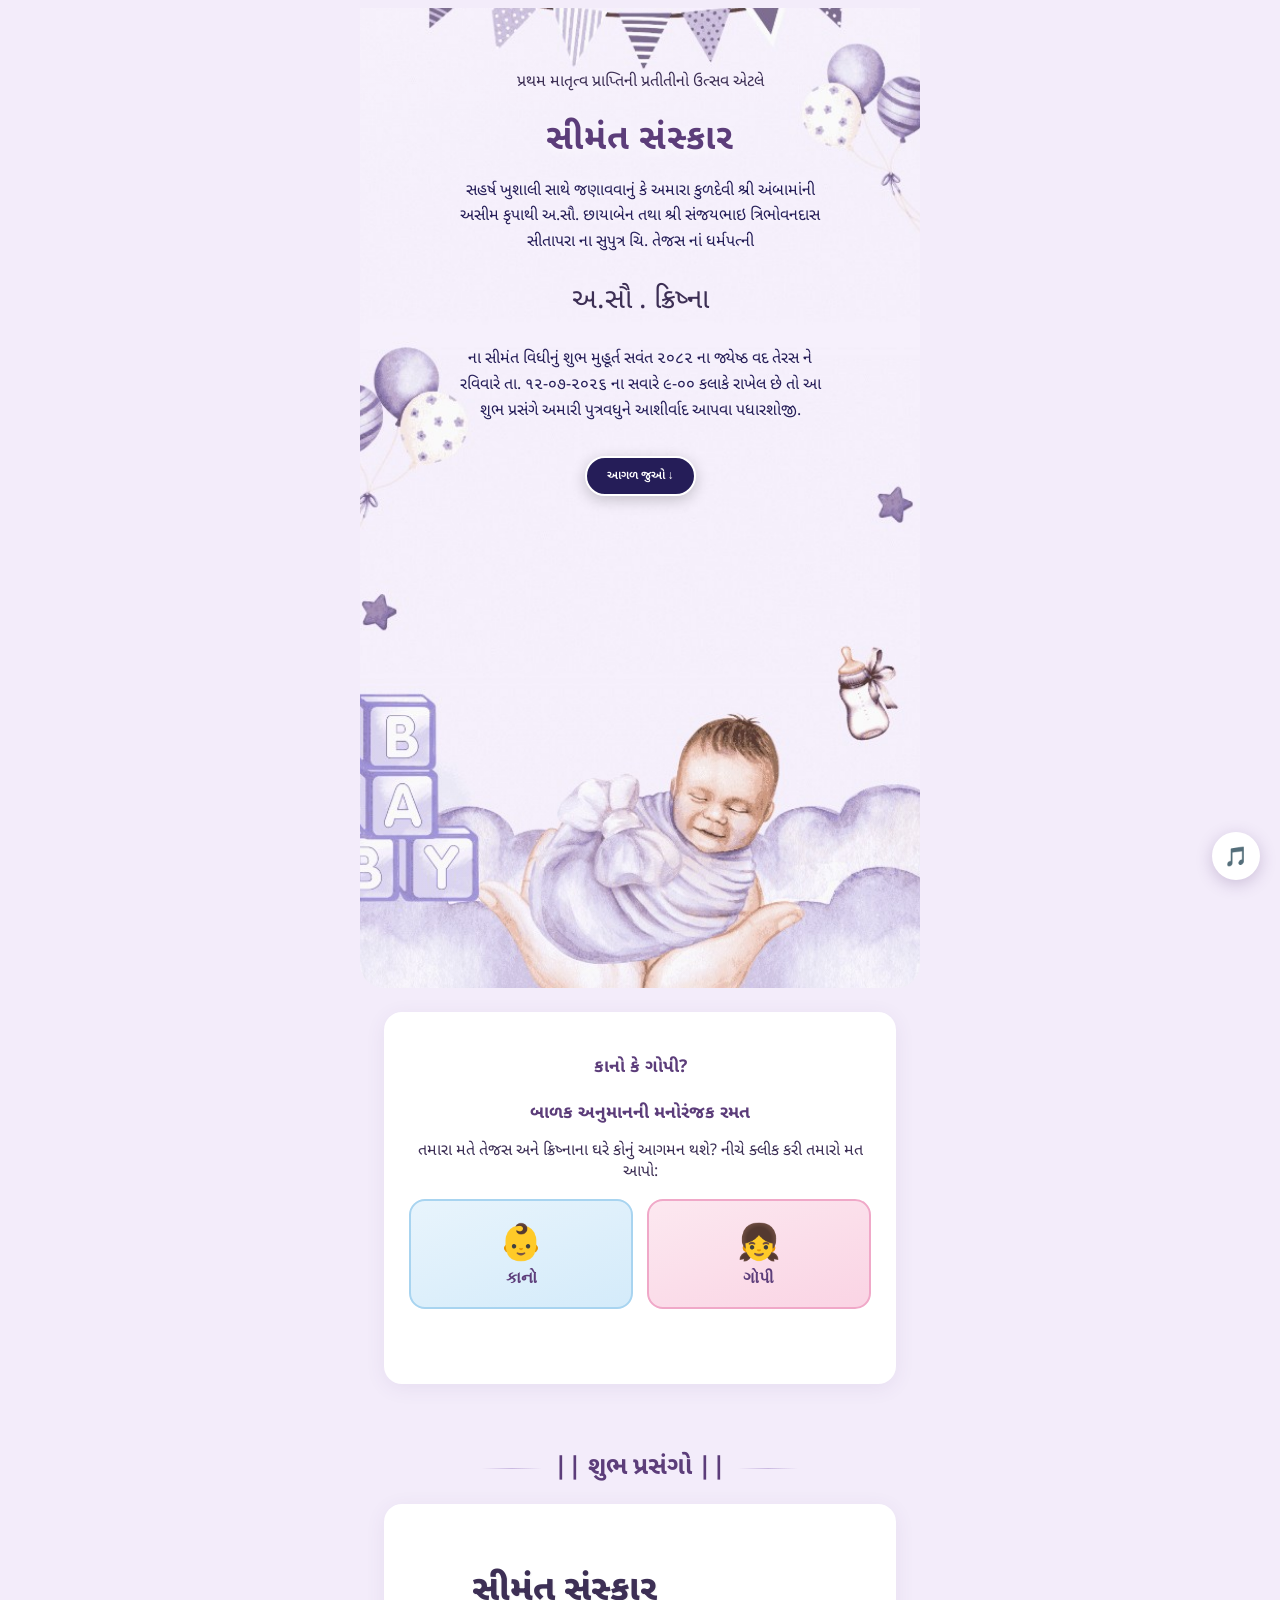
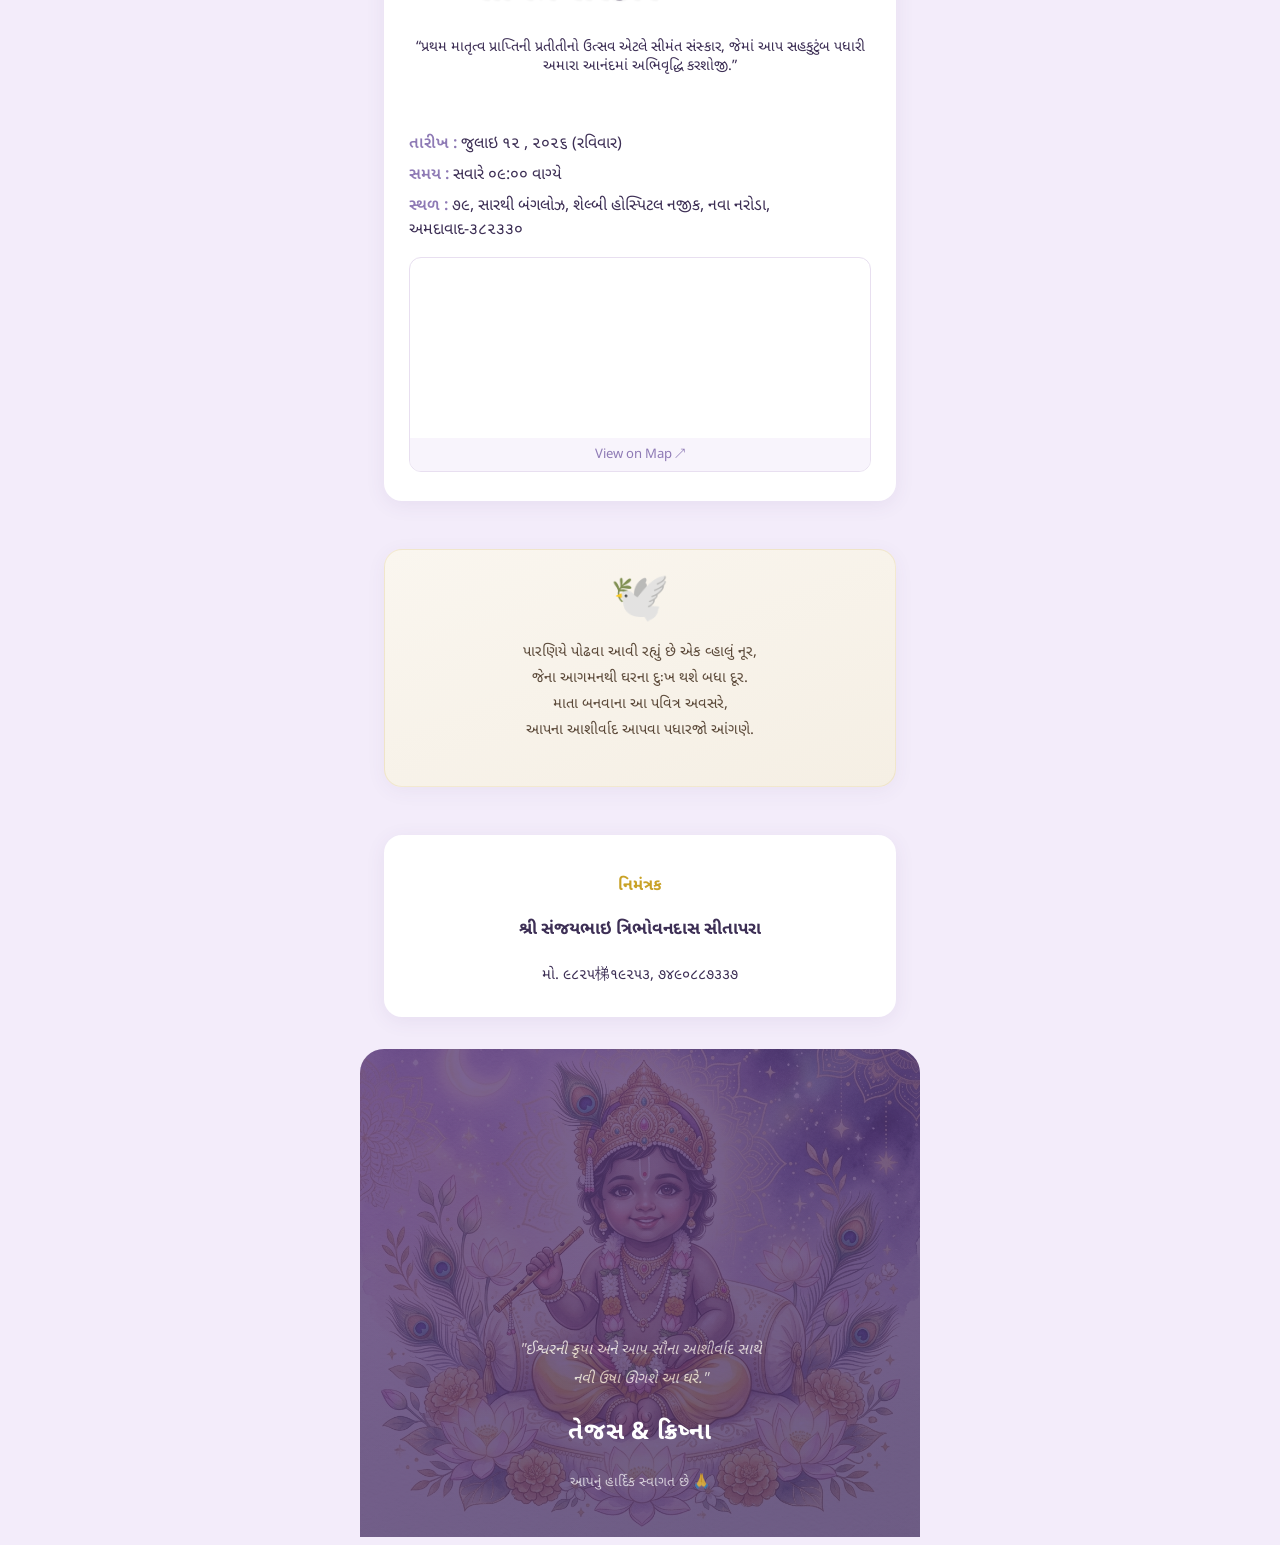
==== commit 0020f75d: "Update invitation.html" ====
--- a/invitation.html
+++ b/invitation.html
@@ -107,7 +107,7 @@
 
         <div class="event-block">
           <div class="event-block__header">
-            <h3 class="event-block__title"> સીમંત સંસ્કાર</h3>
+             <h3 class="event-block__title" > &nbsp; &nbsp; &nbsp;&nbsp; સીમંત સંસ્કાર</h3>
           </div>
           <p style="text-align: center; font-size: 0.9rem">
             “પ્રથમ માતૃત્વ પ્રાપ્તિની પ્રતીતીનો ઉત્સવ એટલે સીમંત સંસ્કાર, જેમાં આપ સહકુટુંબ પધારી અમારા આનંદમાં અભિવૃદ્ધિ કરશોજી.”
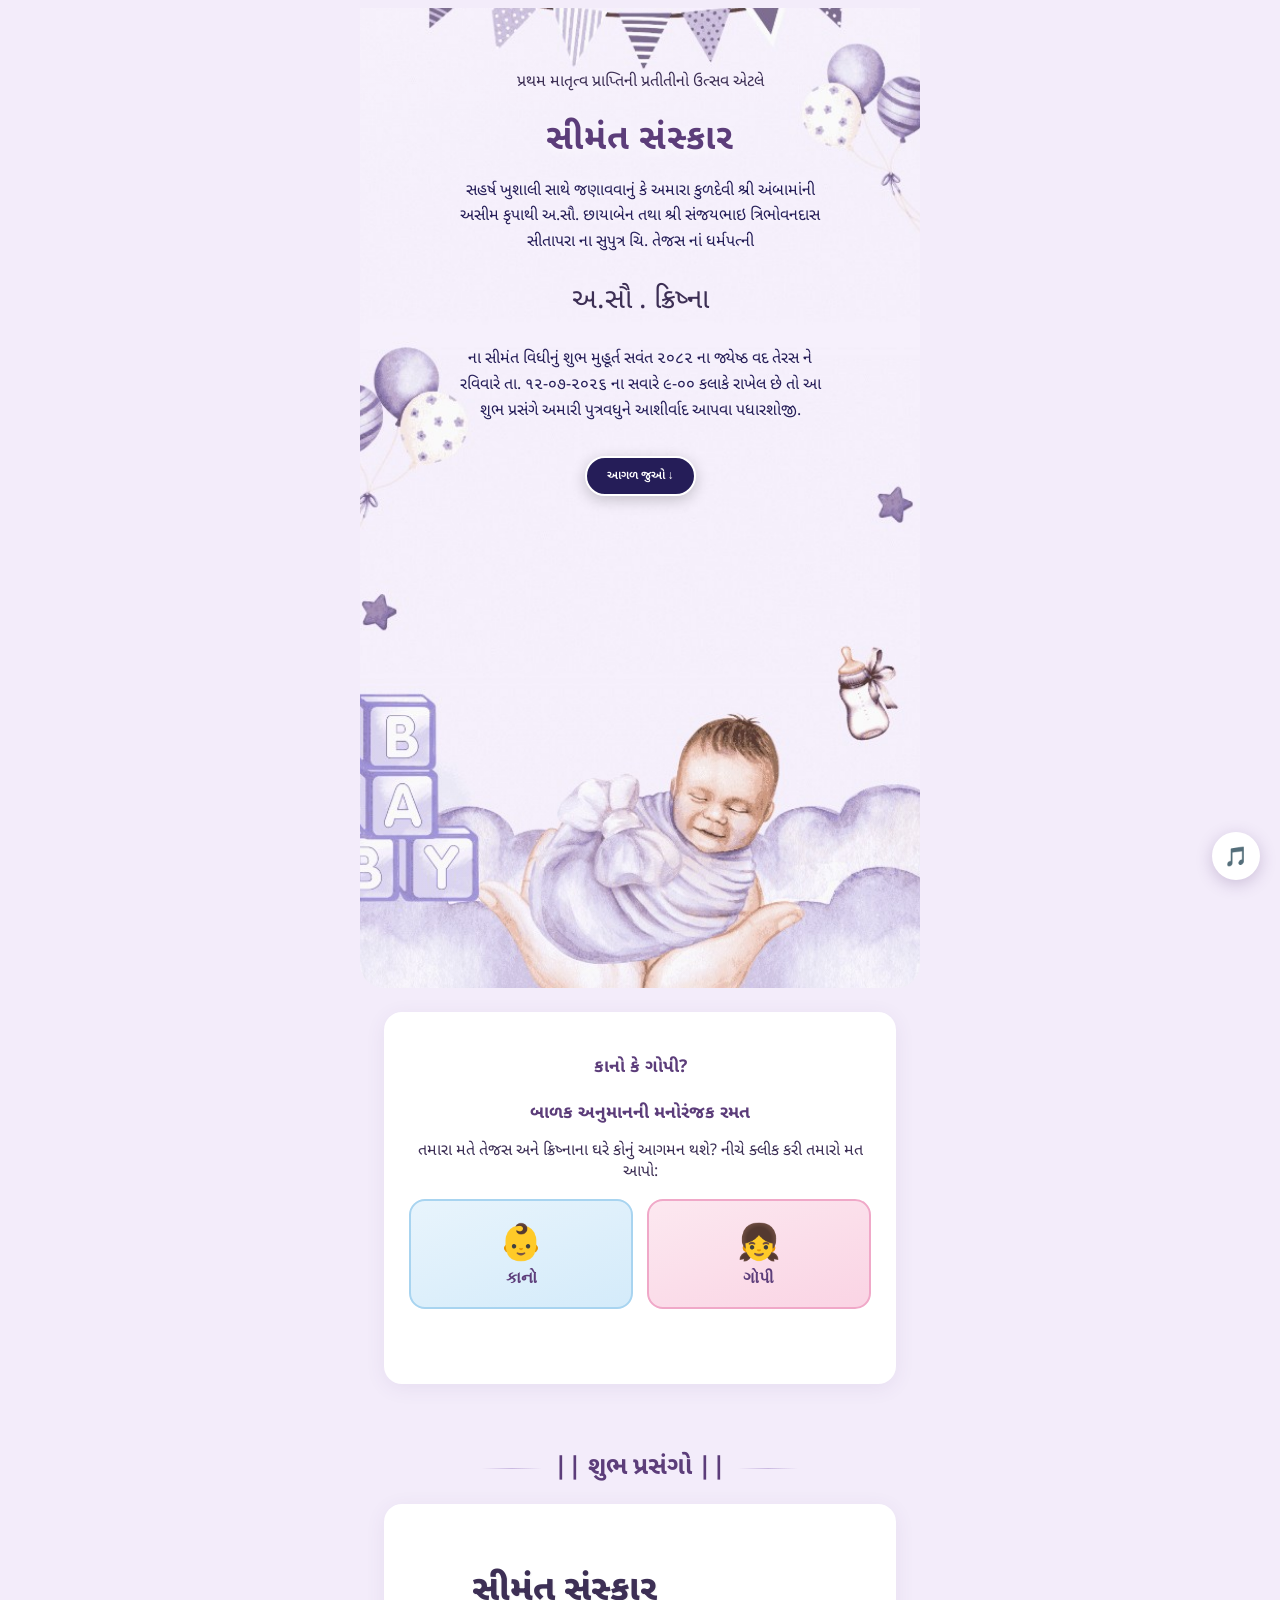
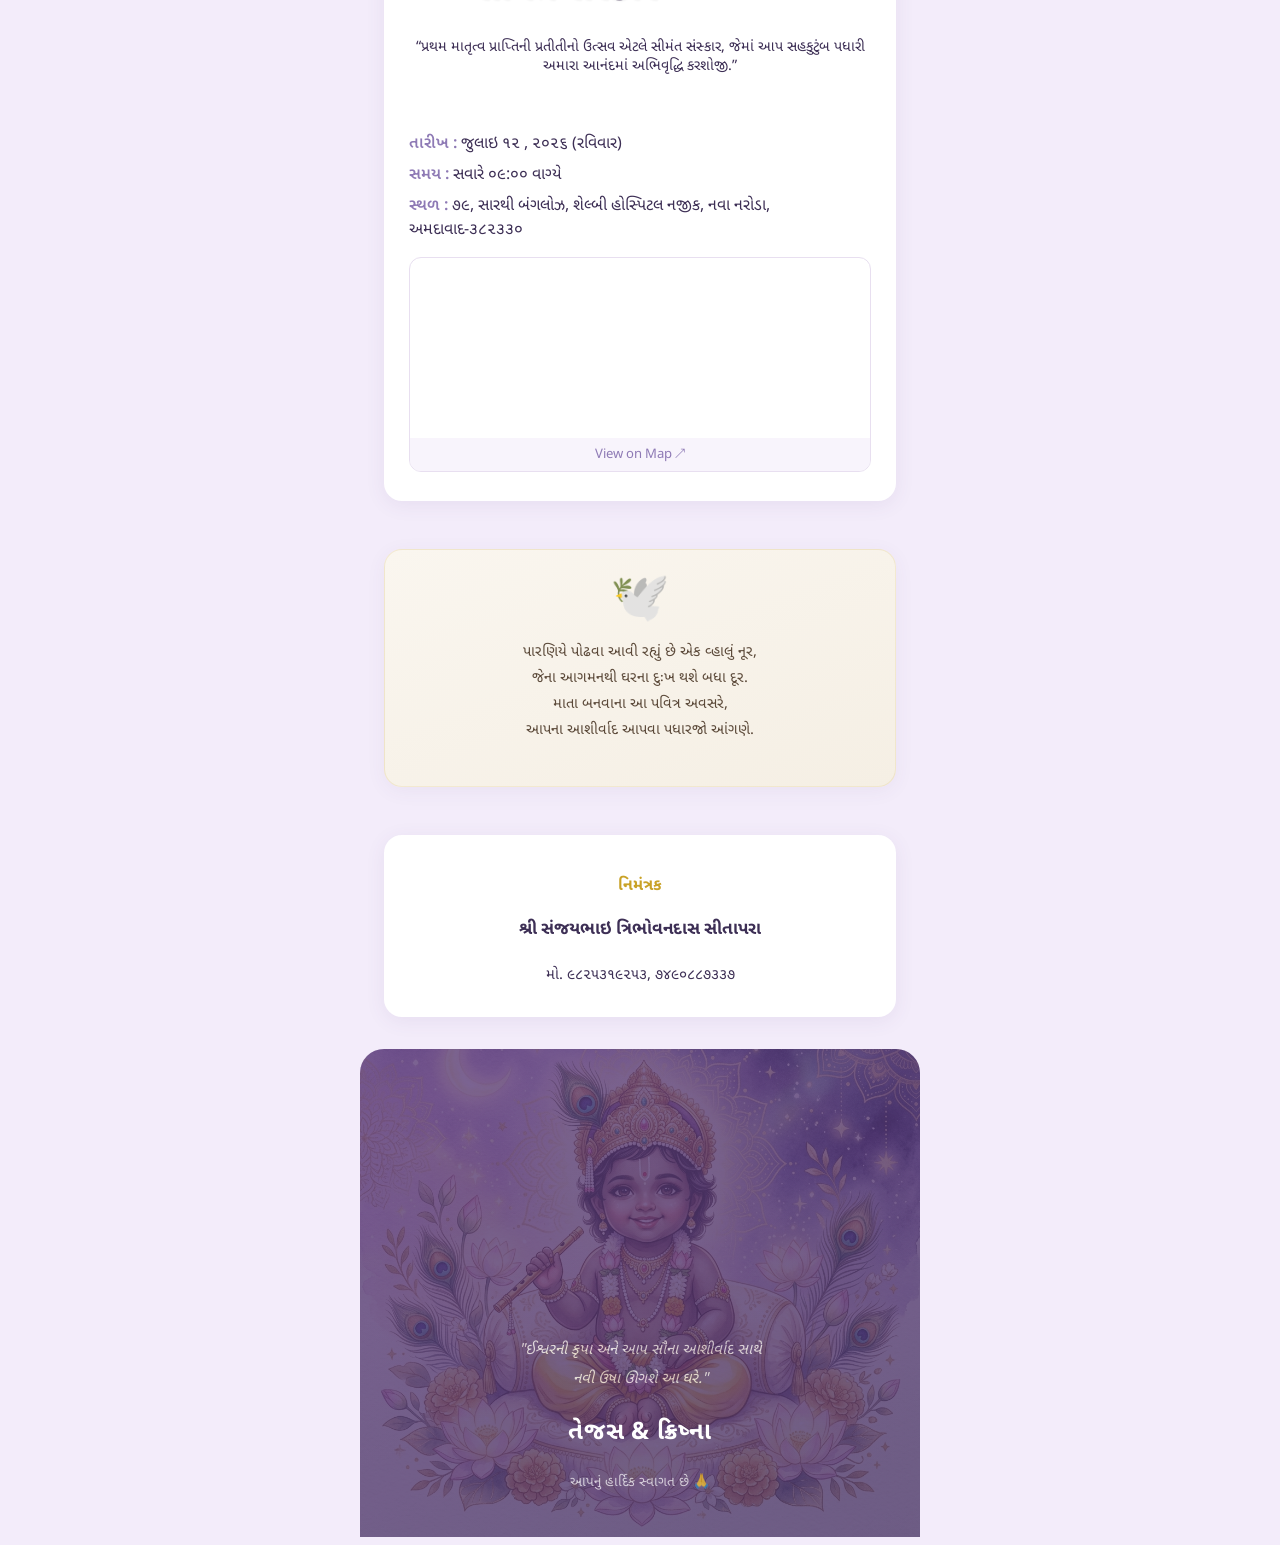
==== commit 6d6328f3: "Update invitation.html" ====
--- a/invitation.html
+++ b/invitation.html
@@ -153,7 +153,7 @@
         <h2 class="inviter-card__title">નિમંત્રક</h2>
         <div class="inviter-card__names">
           <h3> શ્રી સંજયભાઇ ત્રિભોવનદાસ સીતાપરા </h3>
-          મો. ૯૮૨૫梯૧૯૨૫૩, ૭૪૯૦૮૮૭૩૩૭ 
+          મો. ૯૮૨૫૩૧૯૨૫૩, ૭૪૯૦૮૮૭૩૩૭ 
         </div>
       </div>
     </section>
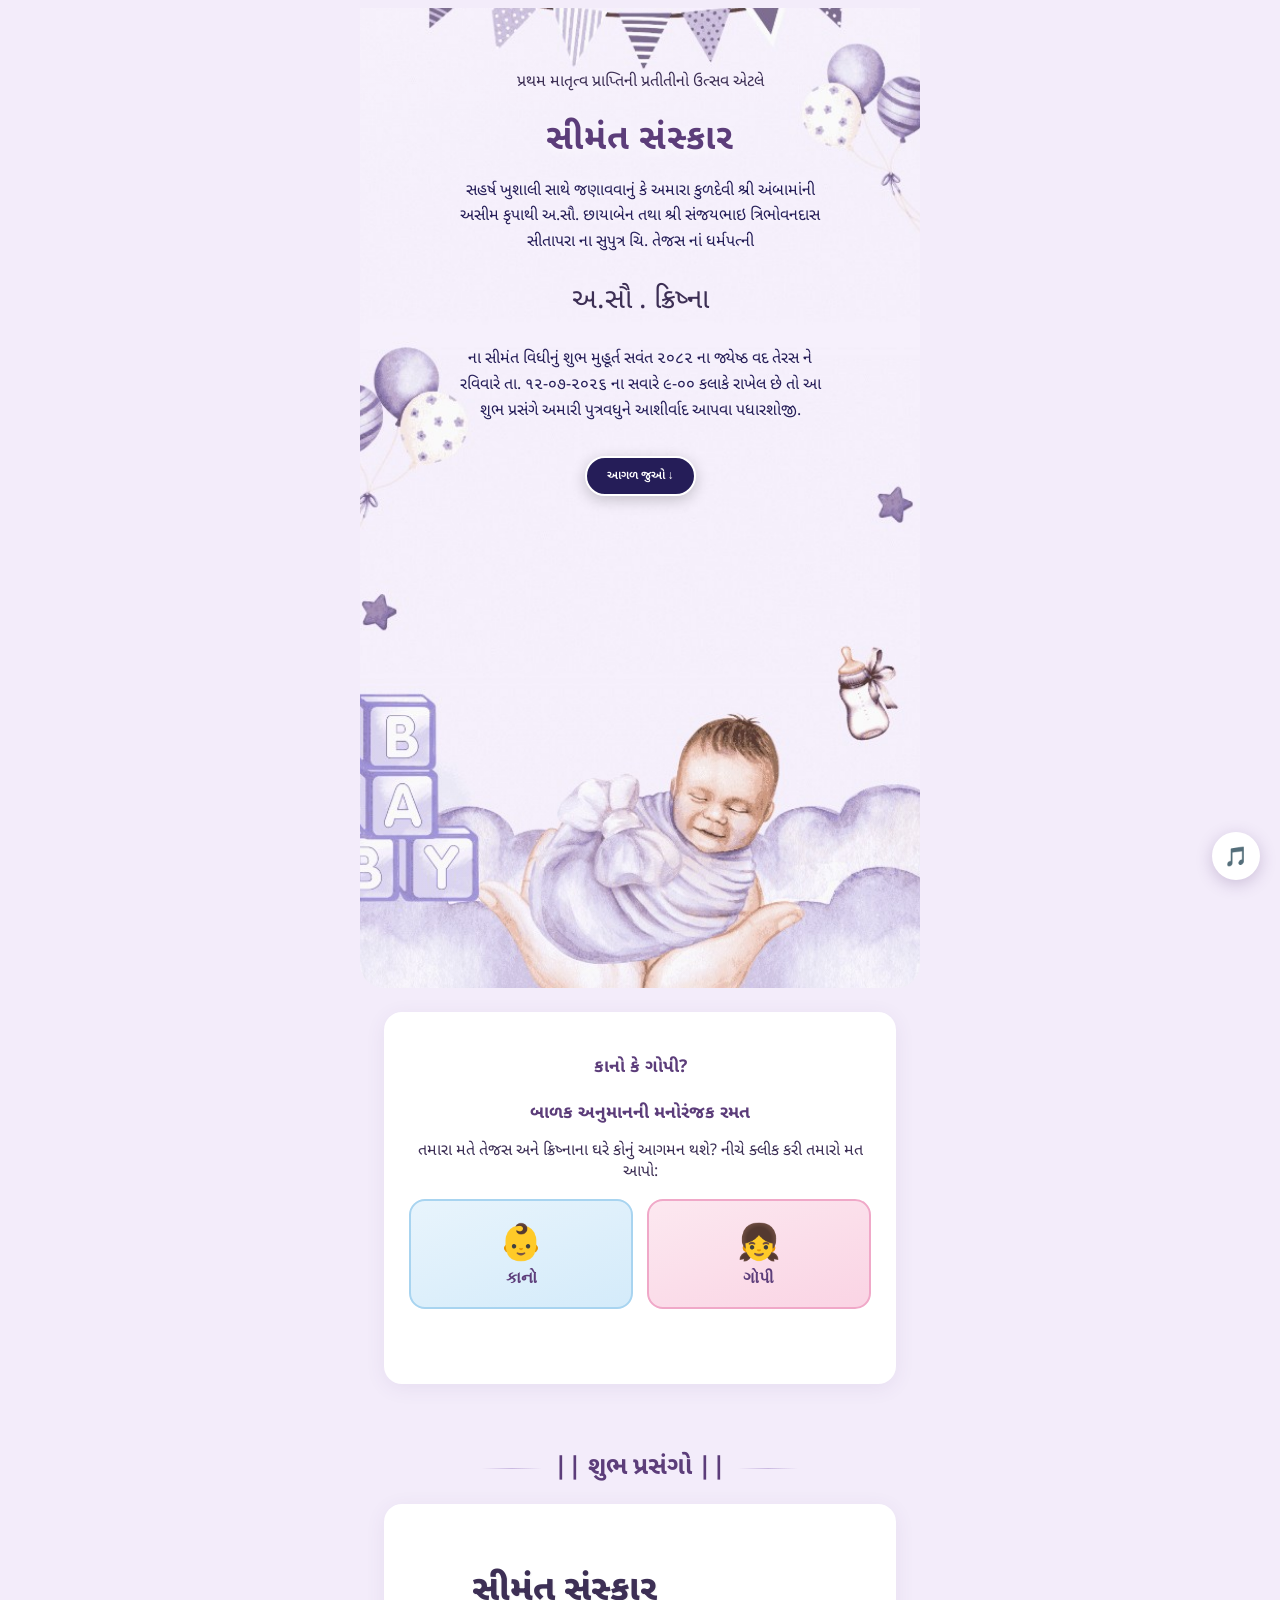
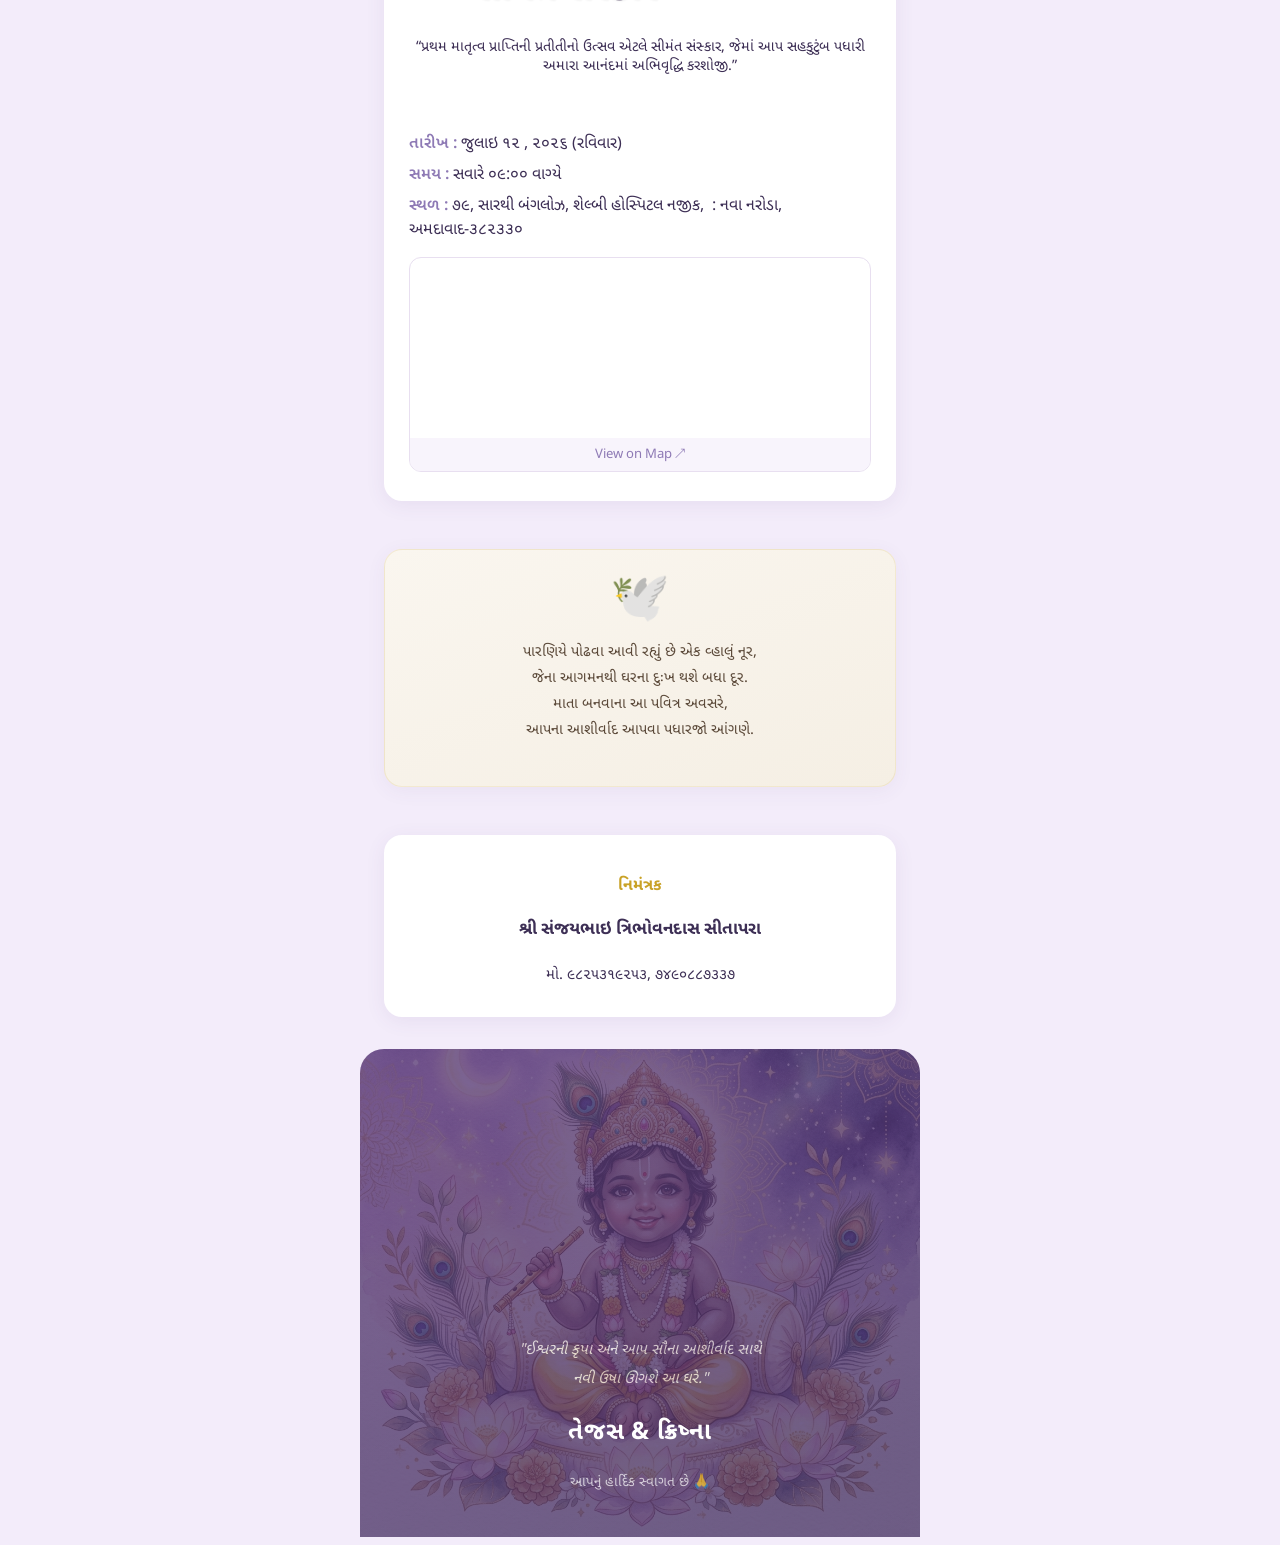
==== commit 2d180970: "Update invitation.html" ====
--- a/invitation.html
+++ b/invitation.html
@@ -123,7 +123,7 @@
           </div>
           <div class="event-detail">
             <span class="event-detail__label">સ્થળ :</span>
-            <span class="event-detail__value">૭૯, સારથી બંગલોઝ, શેલ્બી હોસ્પિટલ નજીક, નવા નરોડા, અમદાવાદ-૩૮૨૩૩૦ </span>
+            <span class="event-detail__value">૭૯, સારથી બંગલોઝ, શેલ્બી હોસ્પિટલ નજીક, &nbsp: નવા નરોડા, અમદાવાદ-૩૮૨૩૩૦ </span>
           </div>
           <div class="event-map">
             <iframe src="https://www.google.com/maps/embed?pb=!1m18!1m12!1m3!1d3670.7595963091444!2d72.67633107436913!3d23.069273614585555!2m3!1f0!2f0!3f0!3m2!1i1024!2i768!4f13.1!3m3!1m2!1s0x395e8733e6b6f1fd%3A0xa92d0e460e29601e!2sHome%20-%20Sarthi%20Bungalows!5e0!3m2!1sen!2sin!4v1782485390056!5m2!1sen!2sin" width="600" height="450" style="border:0;" allowfullscreen="" loading="lazy" referrerpolicy="strict-origin-when-cross-origin"></iframe>
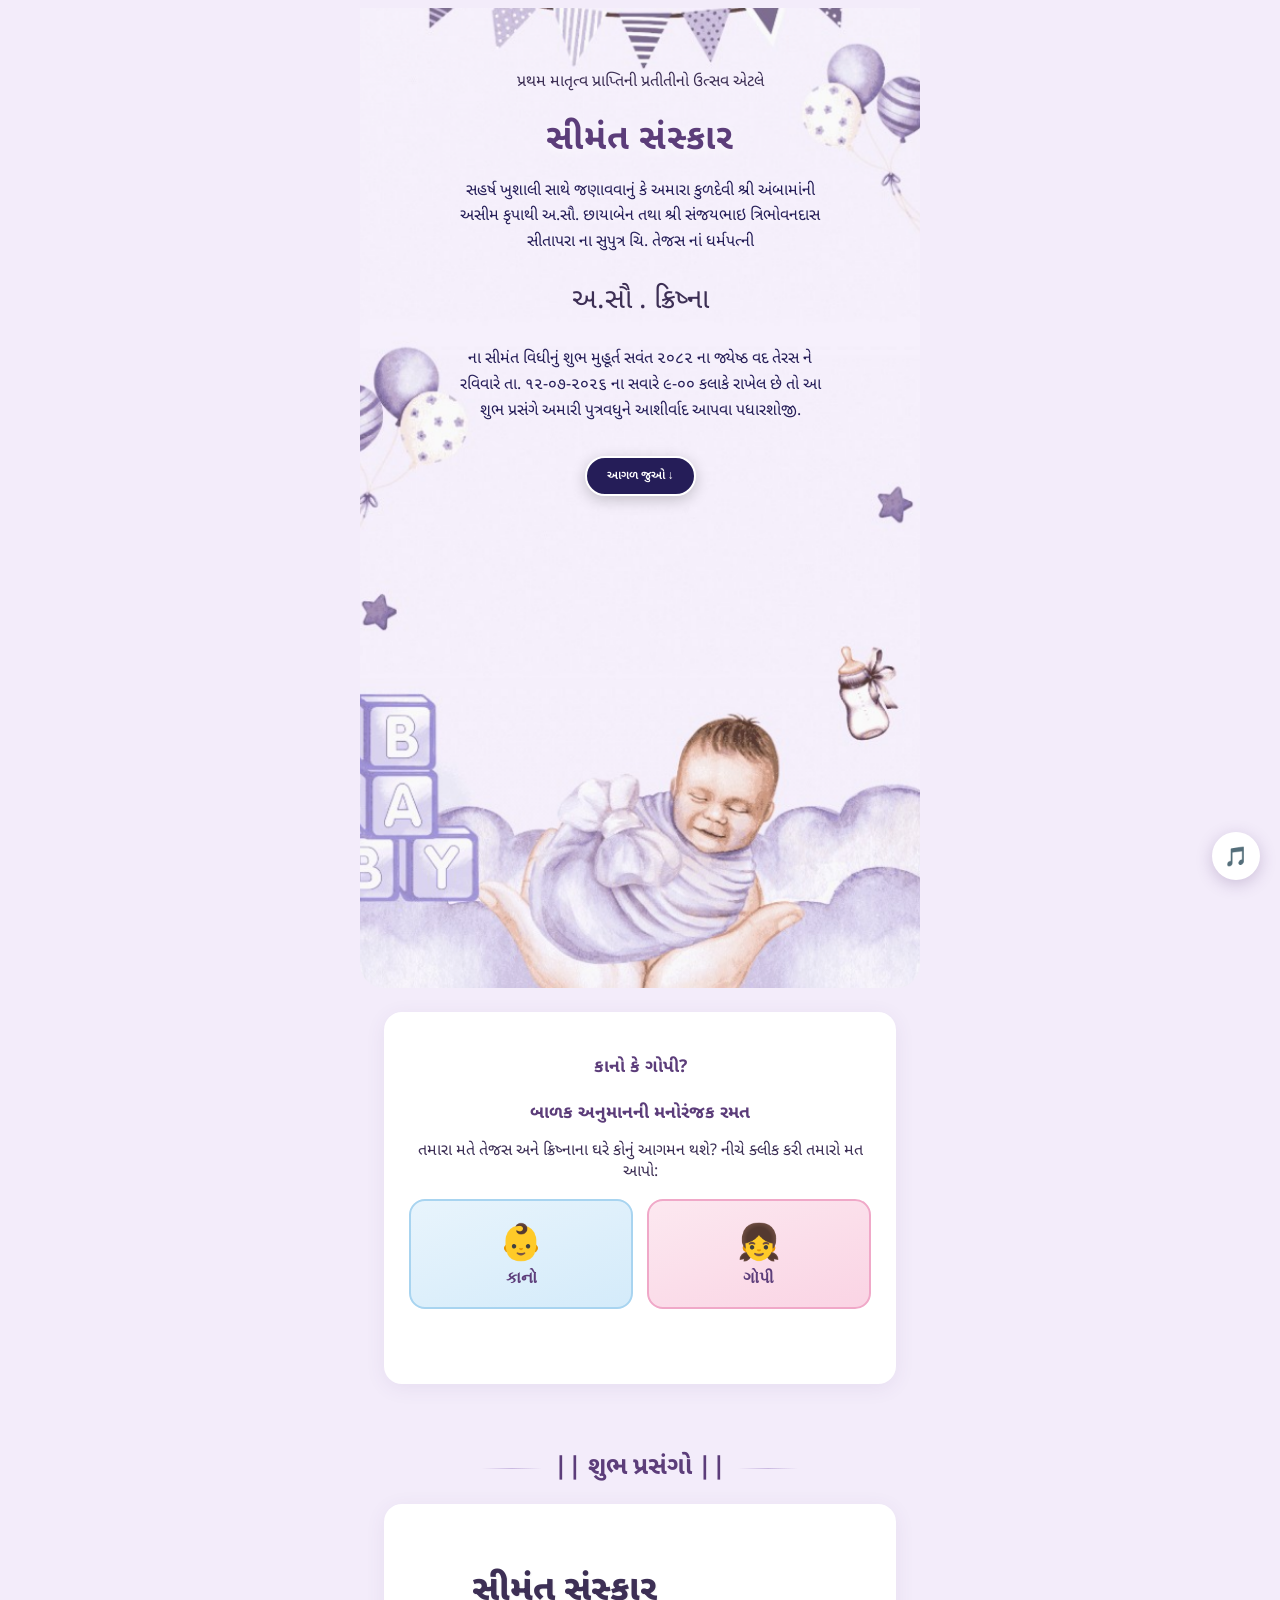
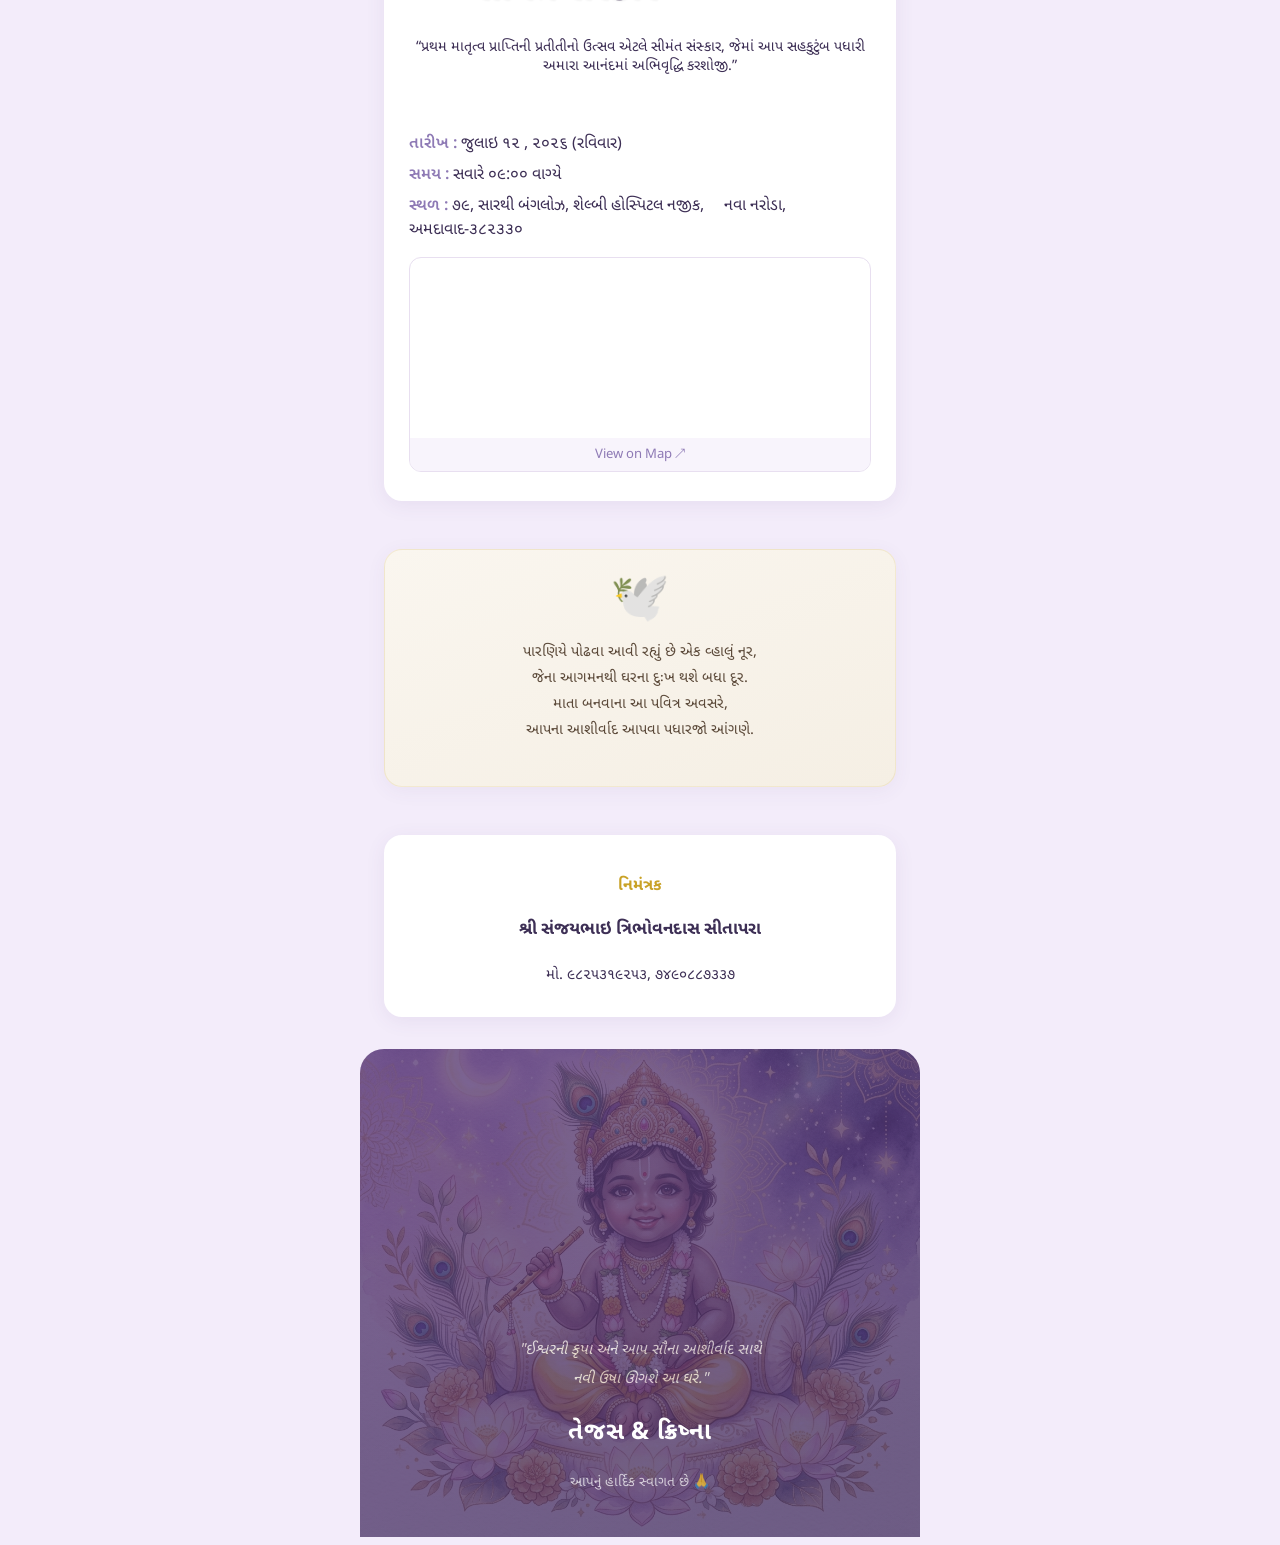
==== commit 4422ee2e: "Update invitation.html" ====
--- a/invitation.html
+++ b/invitation.html
@@ -123,7 +123,7 @@
           </div>
           <div class="event-detail">
             <span class="event-detail__label">સ્થળ :</span>
-            <span class="event-detail__value">૭૯, સારથી બંગલોઝ, શેલ્બી હોસ્પિટલ નજીક, &nbsp: નવા નરોડા, અમદાવાદ-૩૮૨૩૩૦ </span>
+            <span class="event-detail__value">૭૯, સારથી બંગલોઝ, શેલ્બી હોસ્પિટલ નજીક, &nbsp;&nbsp;&nbsp; નવા નરોડા, અમદાવાદ-૩૮૨૩૩૦ </span>
           </div>
           <div class="event-map">
             <iframe src="https://www.google.com/maps/embed?pb=!1m18!1m12!1m3!1d3670.7595963091444!2d72.67633107436913!3d23.069273614585555!2m3!1f0!2f0!3f0!3m2!1i1024!2i768!4f13.1!3m3!1m2!1s0x395e8733e6b6f1fd%3A0xa92d0e460e29601e!2sHome%20-%20Sarthi%20Bungalows!5e0!3m2!1sen!2sin!4v1782485390056!5m2!1sen!2sin" width="600" height="450" style="border:0;" allowfullscreen="" loading="lazy" referrerpolicy="strict-origin-when-cross-origin"></iframe>
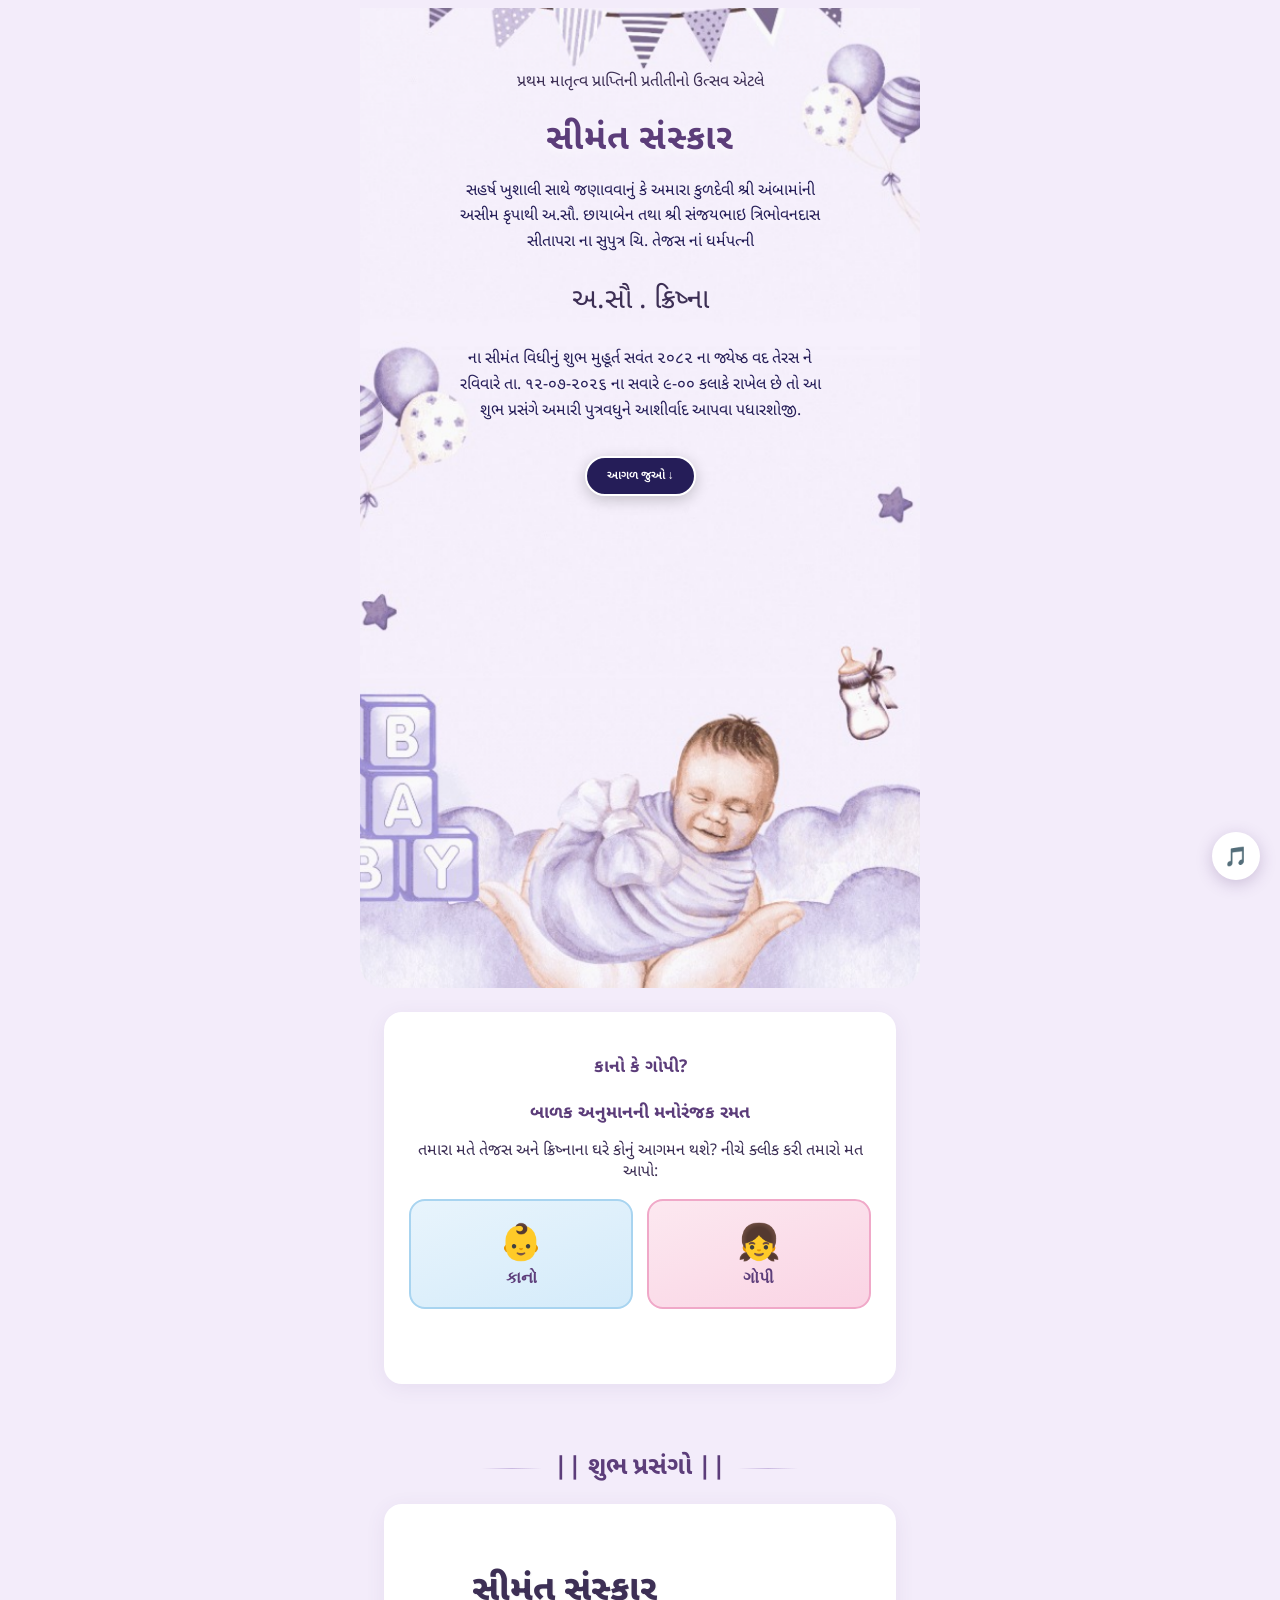
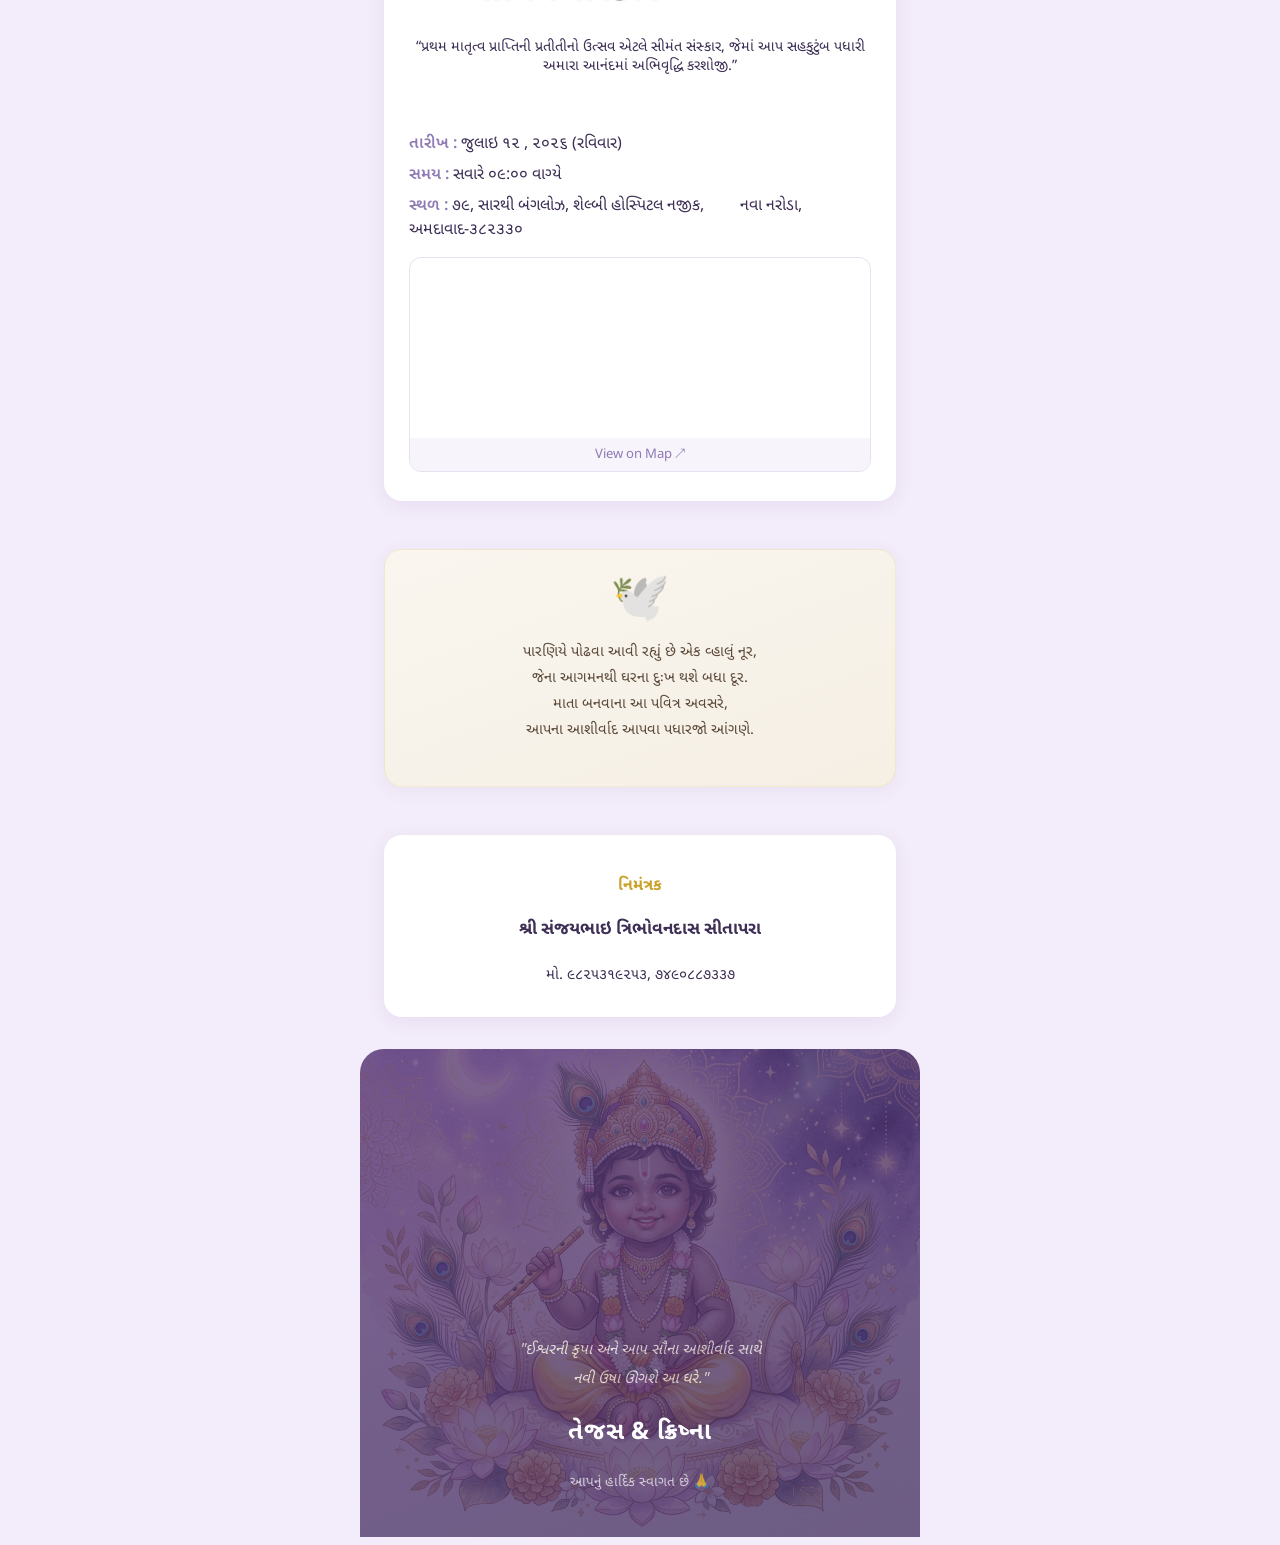
==== commit 21559b41: "Update invitation.html" ====
--- a/invitation.html
+++ b/invitation.html
@@ -123,7 +123,7 @@
           </div>
           <div class="event-detail">
             <span class="event-detail__label">સ્થળ :</span>
-            <span class="event-detail__value">૭૯, સારથી બંગલોઝ, શેલ્બી હોસ્પિટલ નજીક, &nbsp;&nbsp;&nbsp; નવા નરોડા, અમદાવાદ-૩૮૨૩૩૦ </span>
+            <span class="event-detail__value">૭૯, સારથી બંગલોઝ, શેલ્બી હોસ્પિટલ નજીક, &nbsp; &nbsp; &nbsp; &nbsp; નવા નરોડા, અમદાવાદ-૩૮૨૩૩૦ </span>
           </div>
           <div class="event-map">
             <iframe src="https://www.google.com/maps/embed?pb=!1m18!1m12!1m3!1d3670.7595963091444!2d72.67633107436913!3d23.069273614585555!2m3!1f0!2f0!3f0!3m2!1i1024!2i768!4f13.1!3m3!1m2!1s0x395e8733e6b6f1fd%3A0xa92d0e460e29601e!2sHome%20-%20Sarthi%20Bungalows!5e0!3m2!1sen!2sin!4v1782485390056!5m2!1sen!2sin" width="600" height="450" style="border:0;" allowfullscreen="" loading="lazy" referrerpolicy="strict-origin-when-cross-origin"></iframe>
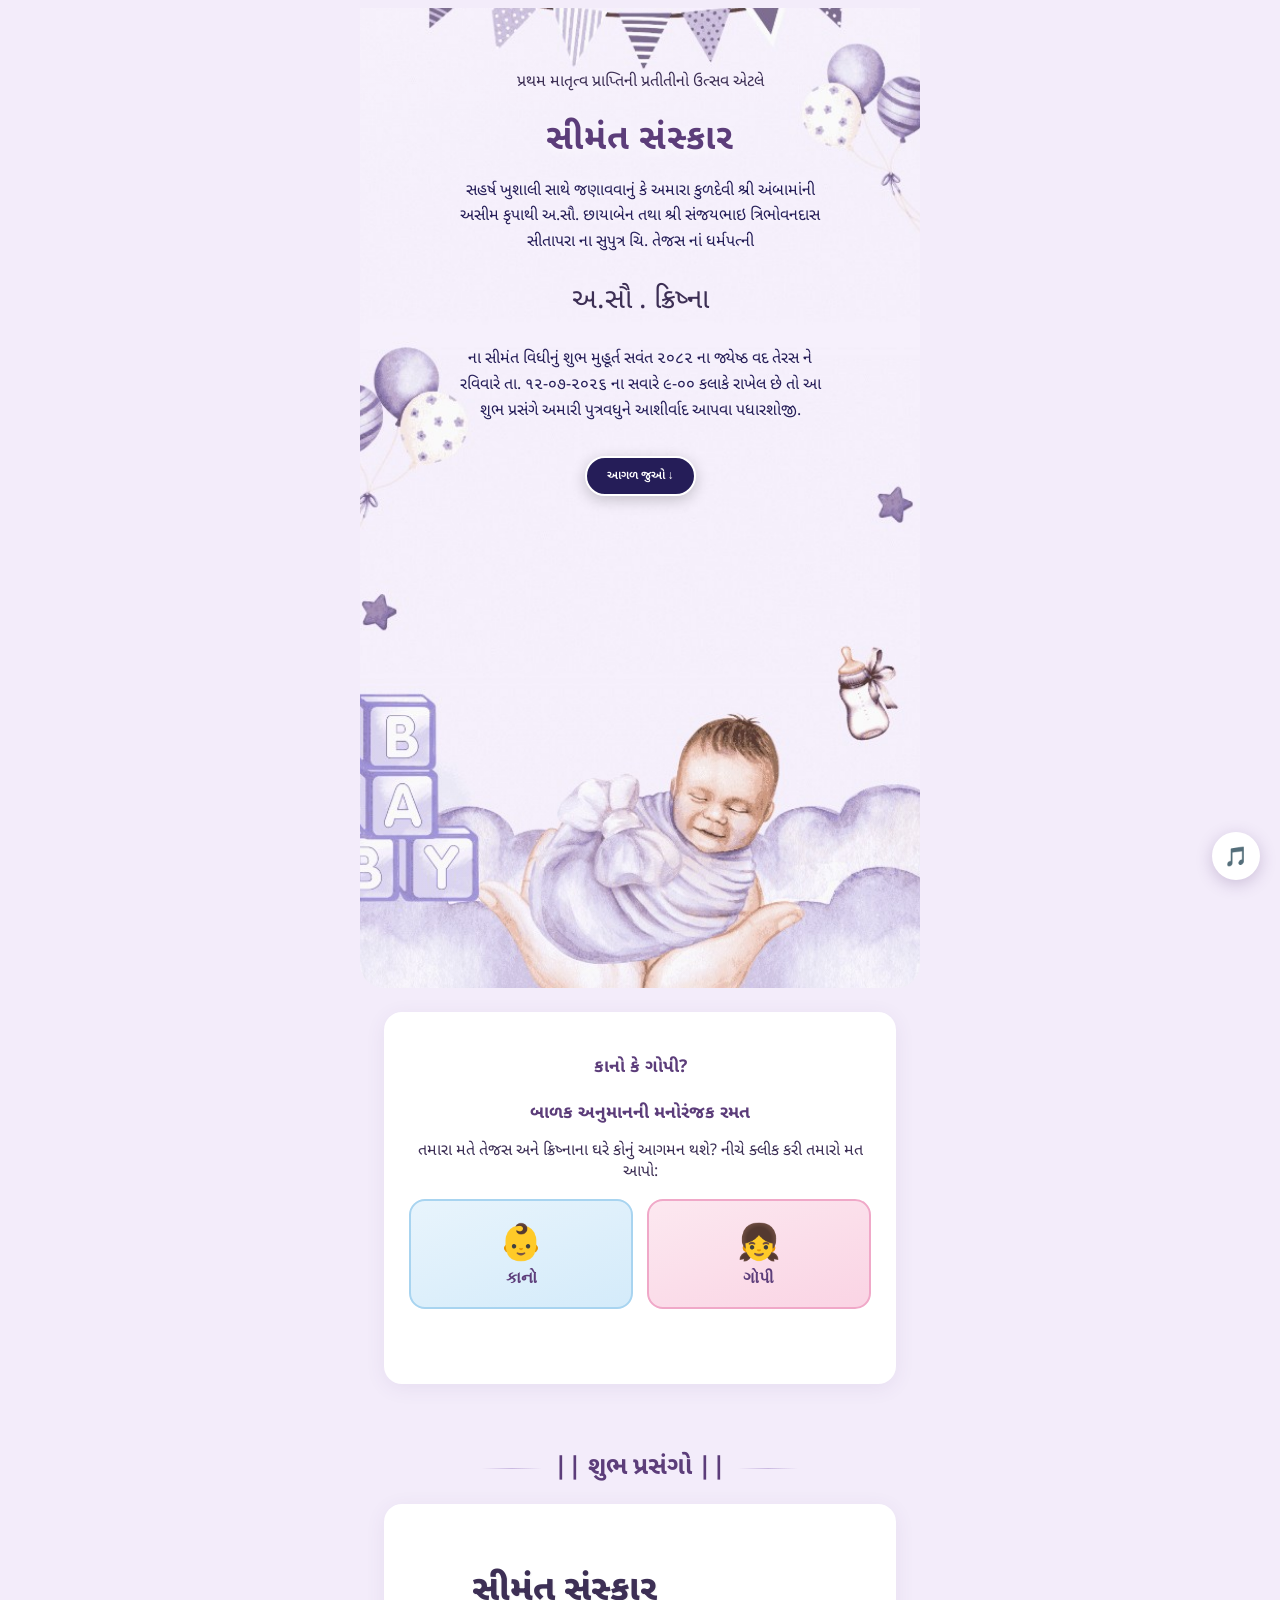
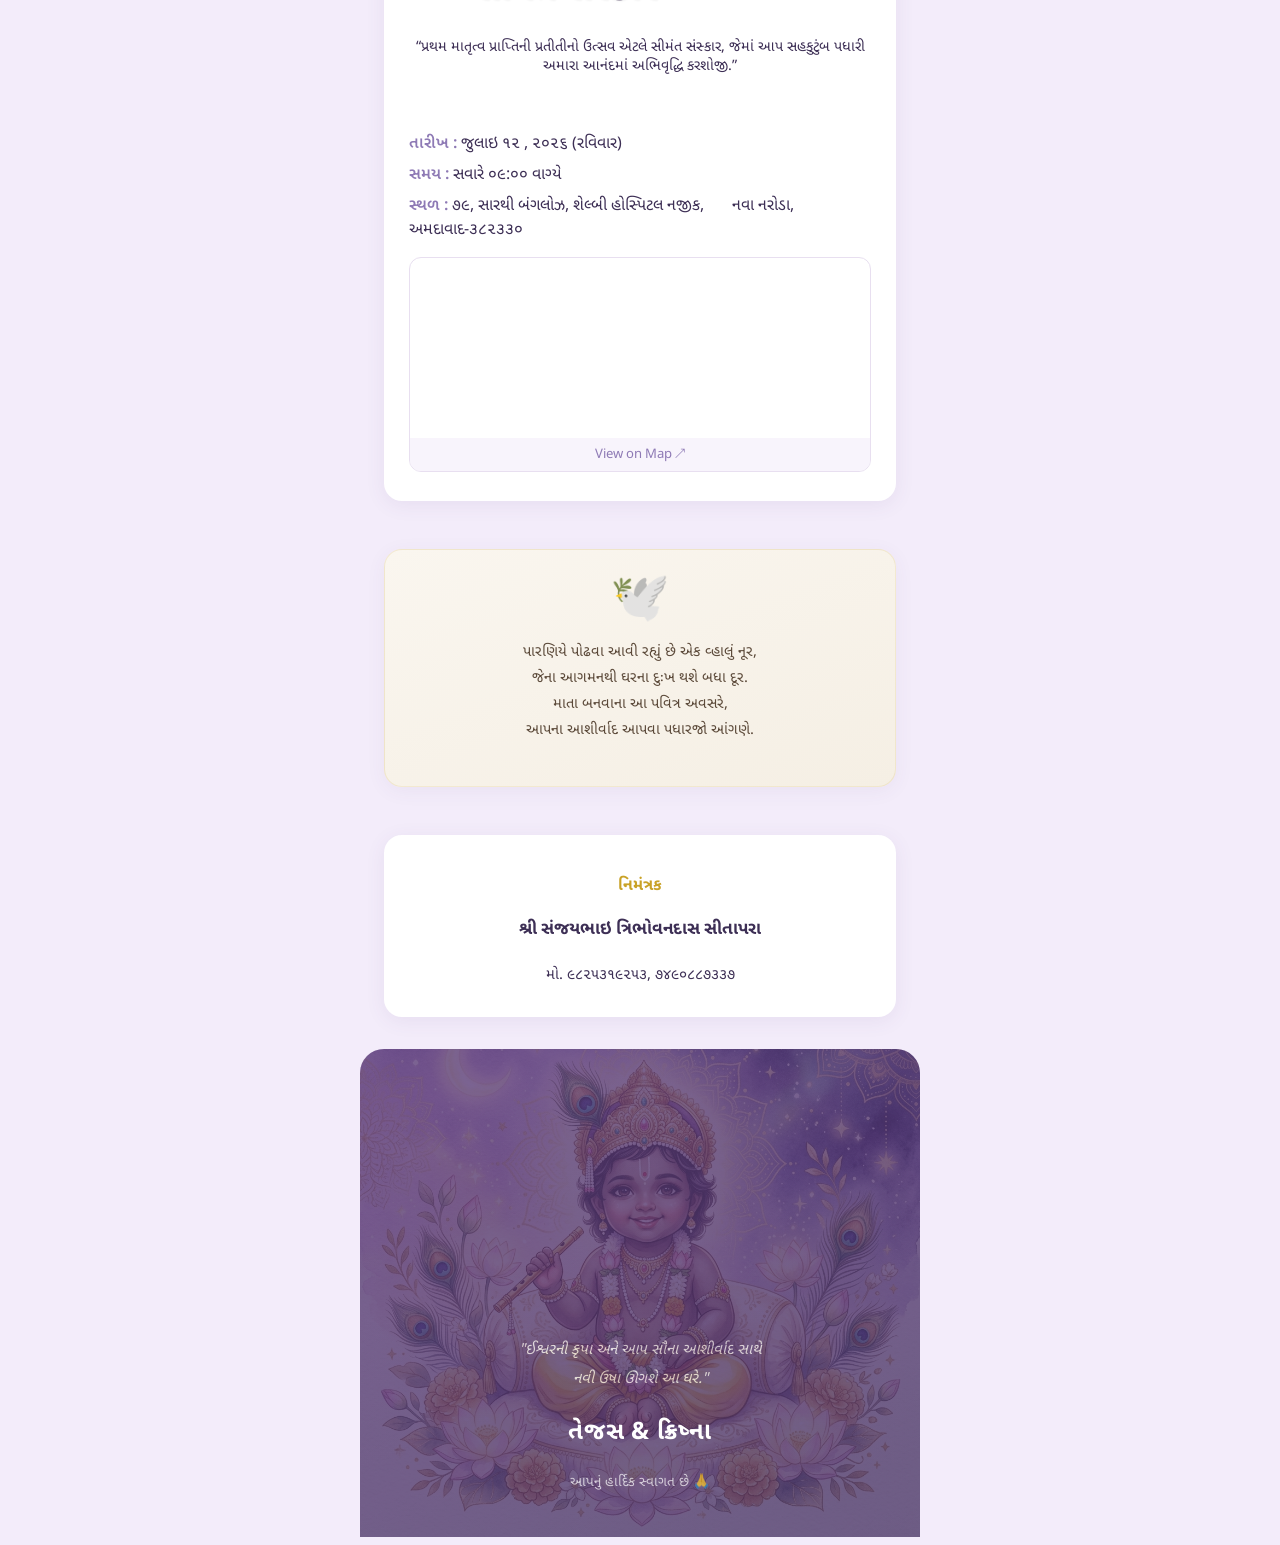
==== commit 883966d0: "Update invitation.html" ====
--- a/invitation.html
+++ b/invitation.html
@@ -123,7 +123,7 @@
           </div>
           <div class="event-detail">
             <span class="event-detail__label">સ્થળ :</span>
-            <span class="event-detail__value">૭૯, સારથી બંગલોઝ, શેલ્બી હોસ્પિટલ નજીક, &nbsp; &nbsp; &nbsp; &nbsp; નવા નરોડા, અમદાવાદ-૩૮૨૩૩૦ </span>
+            <span class="event-detail__value">૭૯, સારથી બંગલોઝ, શેલ્બી હોસ્પિટલ નજીક, &nbsp; &nbsp; &nbsp; નવા નરોડા, અમદાવાદ-૩૮૨૩૩૦ </span>
           </div>
           <div class="event-map">
             <iframe src="https://www.google.com/maps/embed?pb=!1m18!1m12!1m3!1d3670.7595963091444!2d72.67633107436913!3d23.069273614585555!2m3!1f0!2f0!3f0!3m2!1i1024!2i768!4f13.1!3m3!1m2!1s0x395e8733e6b6f1fd%3A0xa92d0e460e29601e!2sHome%20-%20Sarthi%20Bungalows!5e0!3m2!1sen!2sin!4v1782485390056!5m2!1sen!2sin" width="600" height="450" style="border:0;" allowfullscreen="" loading="lazy" referrerpolicy="strict-origin-when-cross-origin"></iframe>
